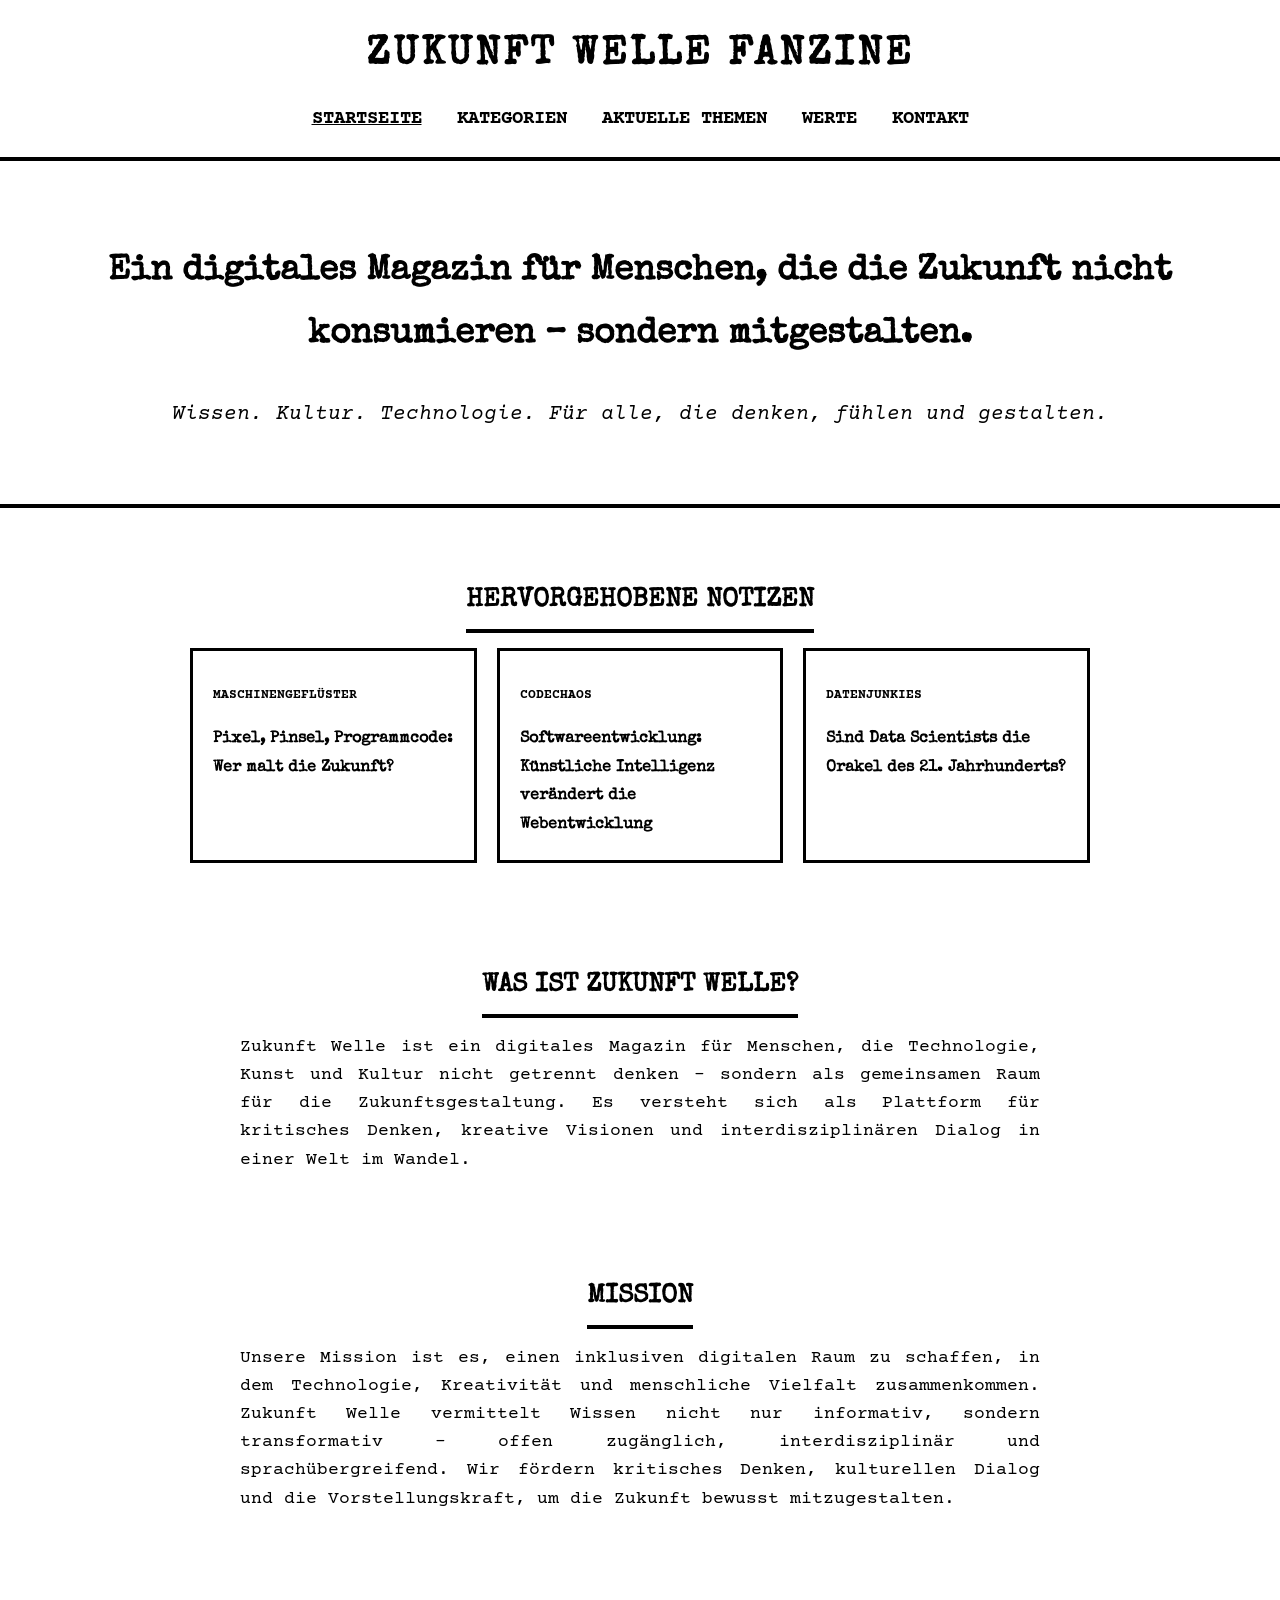
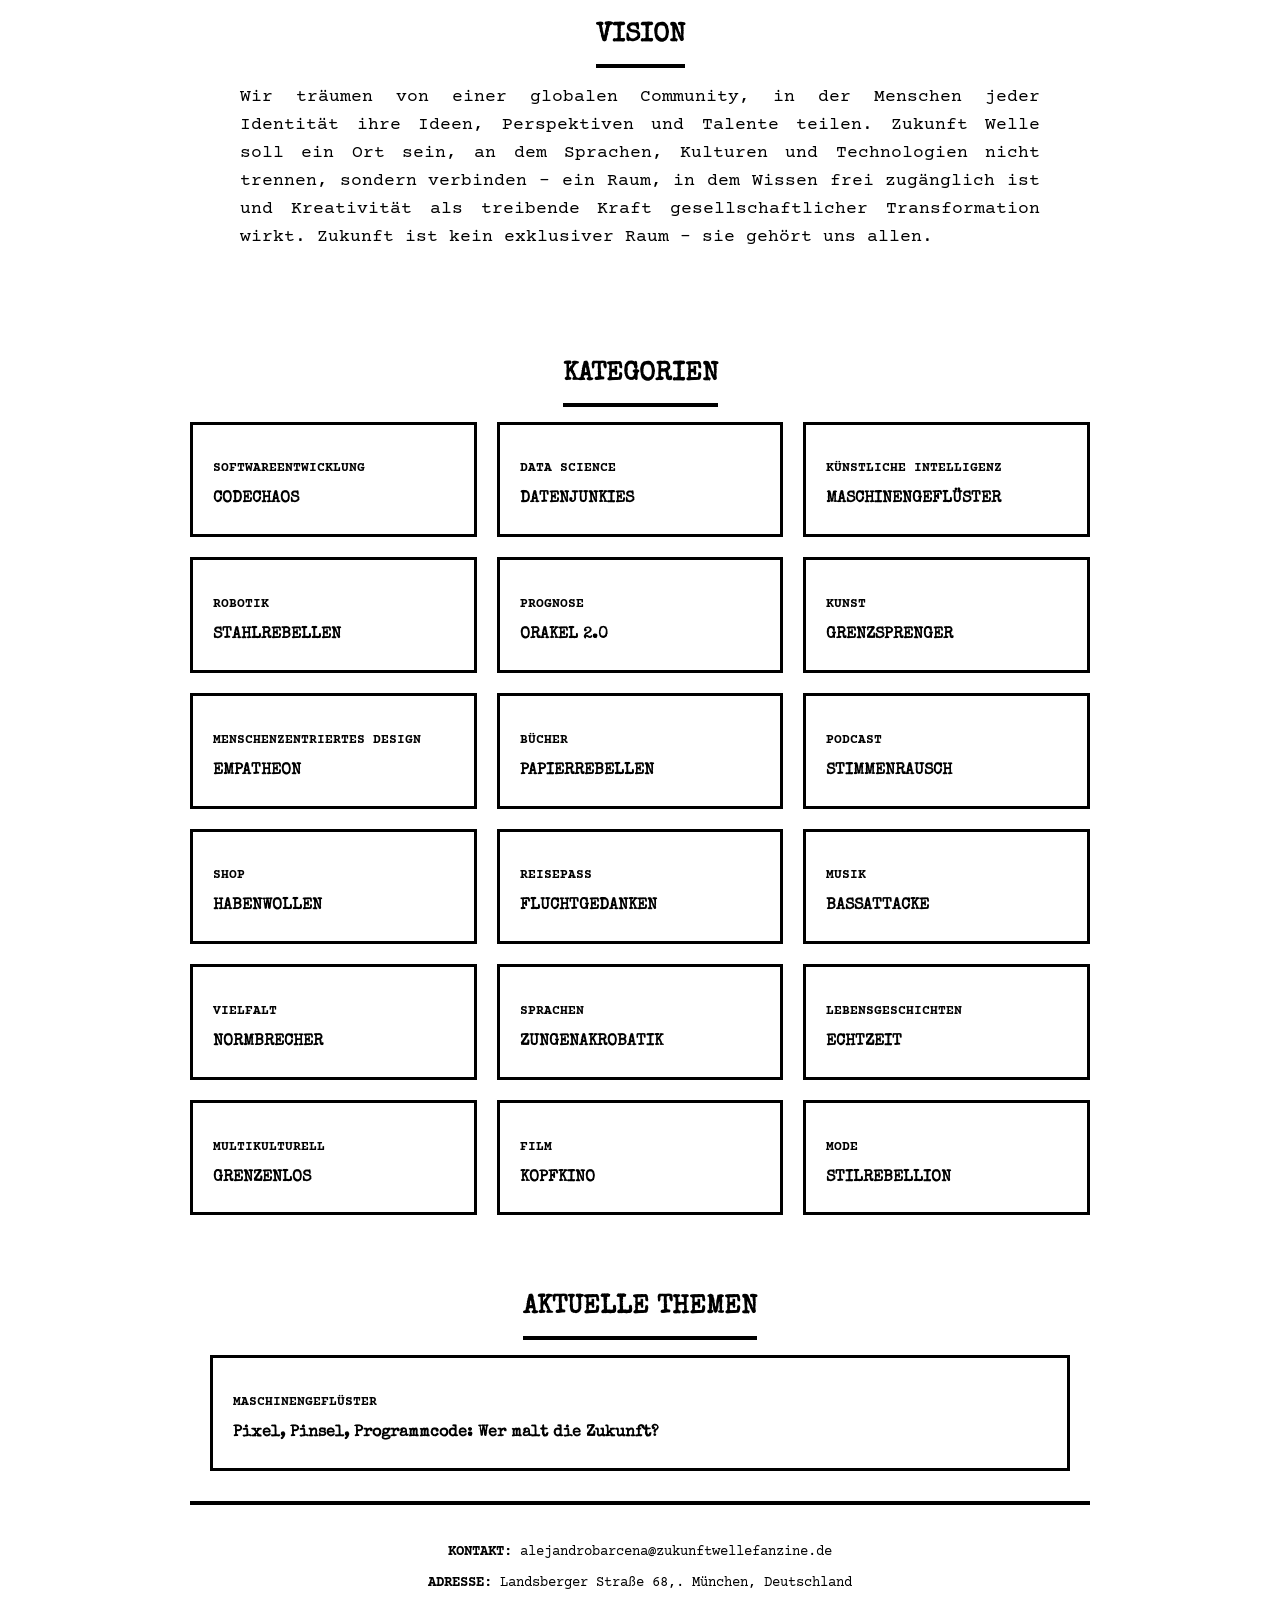
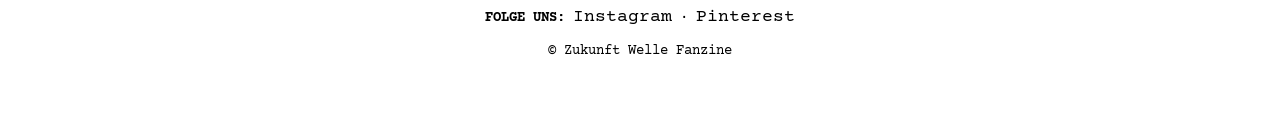
==== index.html @ 7796fad7 "add changes" ====
<!DOCTYPE html>
<html lang="de">
  <head>
    <meta charset="UTF-8" />
    <meta name="viewport" content="width=device-width, initial-scale=1.0" />
    <title>Zukunft Welle Fanzine – Digitales STEAM Magazin</title>

    <!-- Tipografías editoriales -->
    <link
      href="https://fonts.googleapis.com/css2?family=Special+Elite&family=Courier+Prime:wght@400;700&display=swap"
      rel="stylesheet"
    />
    <link rel="stylesheet" href="css/styles.css" />
  </head>
  <body>
    <!-- HEADER -->
    <header class="header">
      <div class="logo">ZUKUNFT WELLE FANZINE </div>
      <nav class="main-nav">
        <a href="index.html" class="active">Startseite</a>
        <a href="kategorien.html">Kategorien</a>
        <a href="aktuelle-themen.html">Aktuelle Themen</a>
        <a href="werte.html">Werte</a>
        <a href="kontakt.html">Kontakt</a>
      </nav>
    </header>

    <!-- HERO / Portada -->
    <section class="hero">
      <h1 class="hero-title typewriter-title">
        Ein digitales Magazin für Menschen, die die Zukunft nicht konsumieren –
        sondern mitgestalten.
      </h1>
      <p class="hero-subtitle typewriter-text">
        Wissen. Kultur. Technologie. Für alle, die denken, fühlen und gestalten.
      </p>
    </section>
    <!-- HERVORGEHOBENE NOTIZEN -->
    <section class="featured">
      <h2 class="section-title typewriter-title">HERVORGEHOBENE NOTIZEN</h2>
      <div class="featured-grid">
        <div class="card">
          <p class="card-category">MASCHINENGEFLÜSTER</p>
          <a href="articles/pixel-pinsel-programmcode.html" class="card-title">
            Pixel, Pinsel, Programmcode: Wer malt die Zukunft?
          </a>
        </div>

        <div class="card">
          <p class="card-category">CODECHAOS</p>
          <a
            href="articles/softwareentwicklung-kuenstliche-intelligenz.html"
            class="card-title"
          >
            Softwareentwicklung: Künstliche Intelligenz verändert die
            Webentwicklung
          </a>
        </div>

        <div class="card">
          <p class="card-category">DATENJUNKIES</p>
          <a
            href="articles/datenjunkies-sind-data-scientists-die-orakel-des-21-jahrhunderts.html"
            class="card-title"
          >
            Sind Data Scientists die Orakel des 21. Jahrhunderts?
          </a>
        </div>
      </div>
    </section>

    <!-- WAS IST ZUKUNFT WELLE -->
    <section class="about">
      <h2 class="section-title typewriter-title">WAS IST ZUKUNFT WELLE?</h2>
      <p class="typewriter-text">
        Zukunft Welle ist ein digitales Magazin für Menschen, die Technologie,
        Kunst und Kultur nicht getrennt denken – sondern als gemeinsamen Raum
        für die Zukunftsgestaltung. Es versteht sich als Plattform für
        kritisches Denken, kreative Visionen und interdisziplinären Dialog in
        einer Welt im Wandel.
      </p>
    </section>
    <!-- MISSION -->
    <section class="mission">
      <h2 class="section-title typewriter-title">MISSION</h2>
      <p class="typewriter-text">
        Unsere Mission ist es, einen inklusiven digitalen Raum zu schaffen, in
        dem Technologie, Kreativität und menschliche Vielfalt zusammenkommen.
        Zukunft Welle vermittelt Wissen nicht nur informativ, sondern
        transformativ – offen zugänglich, interdisziplinär und
        sprachübergreifend. Wir fördern kritisches Denken, kulturellen Dialog
        und die Vorstellungskraft, um die Zukunft bewusst mitzugestalten.
      </p>
    </section>

    <!-- VISION -->
    <section class="vision">
      <h2 class="section-title typewriter-title">VISION</h2>
      <p class="typewriter-text">
        Wir träumen von einer globalen Community, in der Menschen jeder
        Identität ihre Ideen, Perspektiven und Talente teilen. Zukunft Welle
        soll ein Ort sein, an dem Sprachen, Kulturen und Technologien nicht
        trennen, sondern verbinden – ein Raum, in dem Wissen frei zugänglich ist
        und Kreativität als treibende Kraft gesellschaftlicher Transformation
        wirkt. Zukunft ist kein exklusiver Raum – sie gehört uns allen.
      </p>
    </section>

    <!-- KATEGORIEN -->
    <section class="categories-preview">
      <h2 class="section-title typewriter-title">KATEGORIEN</h2>
      <div class="featured-grid">
        <div class="card">
          <p class="card-category">Softwareentwicklung</p>
          <span class="card-title">CODECHAOS</span>
        </div>

        <div class="card">
          <p class="card-category">Data Science</p>
          <span class="card-title">DATENJUNKIES</span>
        </div>

        <div class="card">
          <p class="card-category">Künstliche Intelligenz</p>
          <span class="card-title">MASCHINENGEFLÜSTER</span>
        </div>

        <div class="card">
          <p class="card-category">Robotik</p>
          <span class="card-title">STAHLREBELLEN</span>
        </div>

        <div class="card">
          <p class="card-category">Prognose</p>
          <span class="card-title">ORAKEL 2.0</span>
        </div>

        <div class="card">
          <p class="card-category">Kunst</p>
          <span class="card-title">GRENZSPRENGER</span>
        </div>

        <div class="card">
          <p class="card-category">Menschenzentriertes Design</p>
          <span class="card-title">EMPATHEON</span>
        </div>

        <div class="card">
          <p class="card-category">Bücher</p>
          <span class="card-title">PAPIERREBELLEN</span>
        </div>

        <div class="card">
          <p class="card-category">Podcast</p>
          <span class="card-title">STIMMENRAUSCH</span>
        </div>

        <div class="card">
          <p class="card-category">Shop</p>
          <span class="card-title">HABENWOLLEN</span>
        </div>

        <div class="card">
          <p class="card-category">Reisepass</p>
          <span class="card-title">FLUCHTGEDANKEN</span>
        </div>

        <div class="card">
          <p class="card-category">Musik</p>
          <span class="card-title">BASSATTACKE</span>
        </div>

        <div class="card">
          <p class="card-category">Vielfalt</p>
          <span class="card-title">NORMBRECHER</span>
        </div>

        <div class="card">
          <p class="card-category">Sprachen</p>
          <span class="card-title">ZUNGENAKROBATIK</span>
        </div>

        <div class="card">
          <p class="card-category">Lebensgeschichten</p>
          <span class="card-title">ECHTZEIT</span>
        </div>

        <div class="card">
          <p class="card-category">Multikulturell</p>
          <span class="card-title">GRENZENLOS</span>
        </div>

        <div class="card">
          <p class="card-category">Film</p>
          <span class="card-title">KOPFKINO</span>
        </div>

        <div class="card">
          <p class="card-category">Mode</p>
          <span class="card-title">STILREBELLION</span>
        </div>
      </div>
    <!-- AKTUELLE THEMEN -->
    <section class="latest">
      <h2 class="section-title typewriter-title">AKTUELLE THEMEN</h2>
      <div class="featured-grid">
        <div class="card">
          <p class="card-category typewriter-text">MASCHINENGEFLÜSTER</p>
          <a href="articles/pixel-pinsel-programmcode.html" class="card-title">
            Pixel, Pinsel, Programmcode: Wer malt die Zukunft?
          </a>
        </div>
      </div>
    </section>
    <!-- FOOTER -->
    <footer class="footer">
      <p><strong>KONTAKT:</strong> alejandrobarcena@zukunftwellefanzine.de</p>
      <p>
        <strong>ADRESSE:</strong> Landsberger Straße 68,. München, Deutschland
      </p>
      <p>
        <strong>FOLGE UNS:</strong>
        <a href="https://www.instagram.com/zukunftwellefanzine/" target="_blank" rel="noopener noreferrer">Instagram</a> ·
        <a href="https://mx.pinterest.com/zukunftwellefanzine/" target="_blank" rel="noopener noreferrer">Pinterest</a>
      </p>      
      <p class="typewriter-text">© Zukunft Welle Fanzine</p>
    </footer>
  </body>
</html>
---- css/styles.css ----
/* =========================== 
   ZUKUNFT WELLE – STYLE BASE
   =========================== */

/* ---- TIPOGRAFÍA GLOBAL ---- */
body {
  margin: 0;
  padding: 0;
  background: #fff;
  color: #000;
  font-family: "Courier Prime", monospace;
  line-height: 1.8; /* Mayor altura de línea para mejor legibilidad */
  font-size: 1.1rem; /* Aumentado el tamaño de fuente global */
}

/* ---- LINKS ---- */
a {
  color: black;
  text-decoration: none;
  font-size: 1.1rem; /* Aumento del tamaño de los enlaces */
}
a:hover {
  text-decoration: underline;
}

/* ---- HEADER ---- */
.header {
  border-bottom: 4px solid black;
  padding: 20px;
  text-align: center;
}

.logo {
  font-family: "Special Elite", cursive;
  font-size: 2.5rem; /* Aumento del tamaño del logo */
  font-weight: bold;
  letter-spacing: 3px; /* Mayor separación de letras */
}

/* ---- NAV ---- */
.main-nav {
  margin-top: 10px;
}
.main-nav a {
  margin: 0 12px;
  text-decoration: none;
  color: #000;
  font-weight: bold;
  text-transform: uppercase;
  font-size: 1.2rem; /* Aumento del tamaño de los enlaces en el navbar */
}
.main-nav a:hover,
.main-nav a.active {
  text-decoration: underline;
}

/* ---- HERO ---- */
.hero {
  text-align: center;
  padding: 50px 20px;
  border-bottom: 4px solid black;
}

.hero-title {
  font-size: 2.2rem; /* Aumento de tamaño para mayor impacto */
  font-weight: bold;
  font-family: "Special Elite", cursive;
}

.hero-subtitle {
  font-size: 1.3rem; /* Aumento de tamaño para mayor visibilidad */
  font-style: italic;
  margin-top: 5px;
  font-family: "Courier Prime", monospace;
}

/* ---- TITULOS DE SECCIÓN ---- */
.section-title {
  font-size: 1.6rem; /* Aumento de tamaño para los títulos */
  margin: 40px 0 15px 0;
  border-bottom: 4px solid black;
  padding-bottom: 5px;
  font-family: "Special Elite", cursive;
  text-align: center;
  width: fit-content;
  margin-left: auto;
  margin-right: auto;
}

/* ---- CONTENEDORES DE SECCIÓN ---- */
.featured,
.about,
.mission,
.categories-preview,
.latest,
.vision {
  padding: 30px 20px;
  max-width: 900px;
  margin: 0 auto;
}

/* ---- GRID DE NOTAS DESTACADAS Y CATEGORIAS ---- */
.featured-grid {
  display: grid;
  grid-template-columns: repeat(auto-fit, minmax(260px, 1fr));
  gap: 20px;
}

.card {
  border: 3px solid black;
  padding: 20px;
  background: #fff;
  transition: transform 0.2s ease;
}

.card:hover {
  transform: translateY(-3px);
}

.card-category {
  font-size: 0.8rem;
  text-transform: uppercase;
  margin-bottom: 5px;
  font-family: "Courier Prime", monospace;
  font-weight: bold;
}

.card-title {
  display: block;
  font-size: 1rem;
  font-weight: bold;
  font-family: "Special Elite", cursive;
}

/* ---- TEXTOS EDITORIALES (ABOUT / MISSION / VISION) ---- */
.about p,
.mission p,
.vision p {
  max-width: 800px;
  margin: 0 auto;
  line-height: 1.6;
  text-align: justify;
}

/* ---- ARTIKEL STYLES (Individuale Artikel / Artikel-Seiten) ---- */
.article-content,
.featured article {
  max-width: 800px;
  margin: 0 auto;
  line-height: 1.7;
}

.article-image {
  display: block;
  max-width: 100%;
  margin: 20px auto;
  border: 2px solid black;
}

.article-section-title {
  font-family: "Special Elite", cursive;
  font-size: 1.2rem;
  margin-top: 40px;
  margin-bottom: 10px;
  text-transform: uppercase;
  letter-spacing: 1px;
}

.article-content p,
.featured p {
  font-family: "Courier Prime", monospace;
  text-align: justify;
  margin-bottom: 18px;
}

/* ---- FOOTER ---- */
.footer {
  text-align: center;
  border-top: 4px solid black; /* Mismo grosor de línea */
  padding: 30px 20px;
  font-size: 0.9rem;
}

.footer p {
  margin: 5px 0;
}

.typewriter-title {
  font-family: "Special Elite", cursive;
}

.typewriter-text {
  font-family: "Courier Prime", monospace;
}

/* ---- DIVIDER PERSONALIZADO (si se quiere usar línea entre secciones) ---- */
.divider {
  border: none;
  border-top: 4px solid black; /* Mismo grosor de línea */
  width: 80%;
  margin: 2rem auto;
}
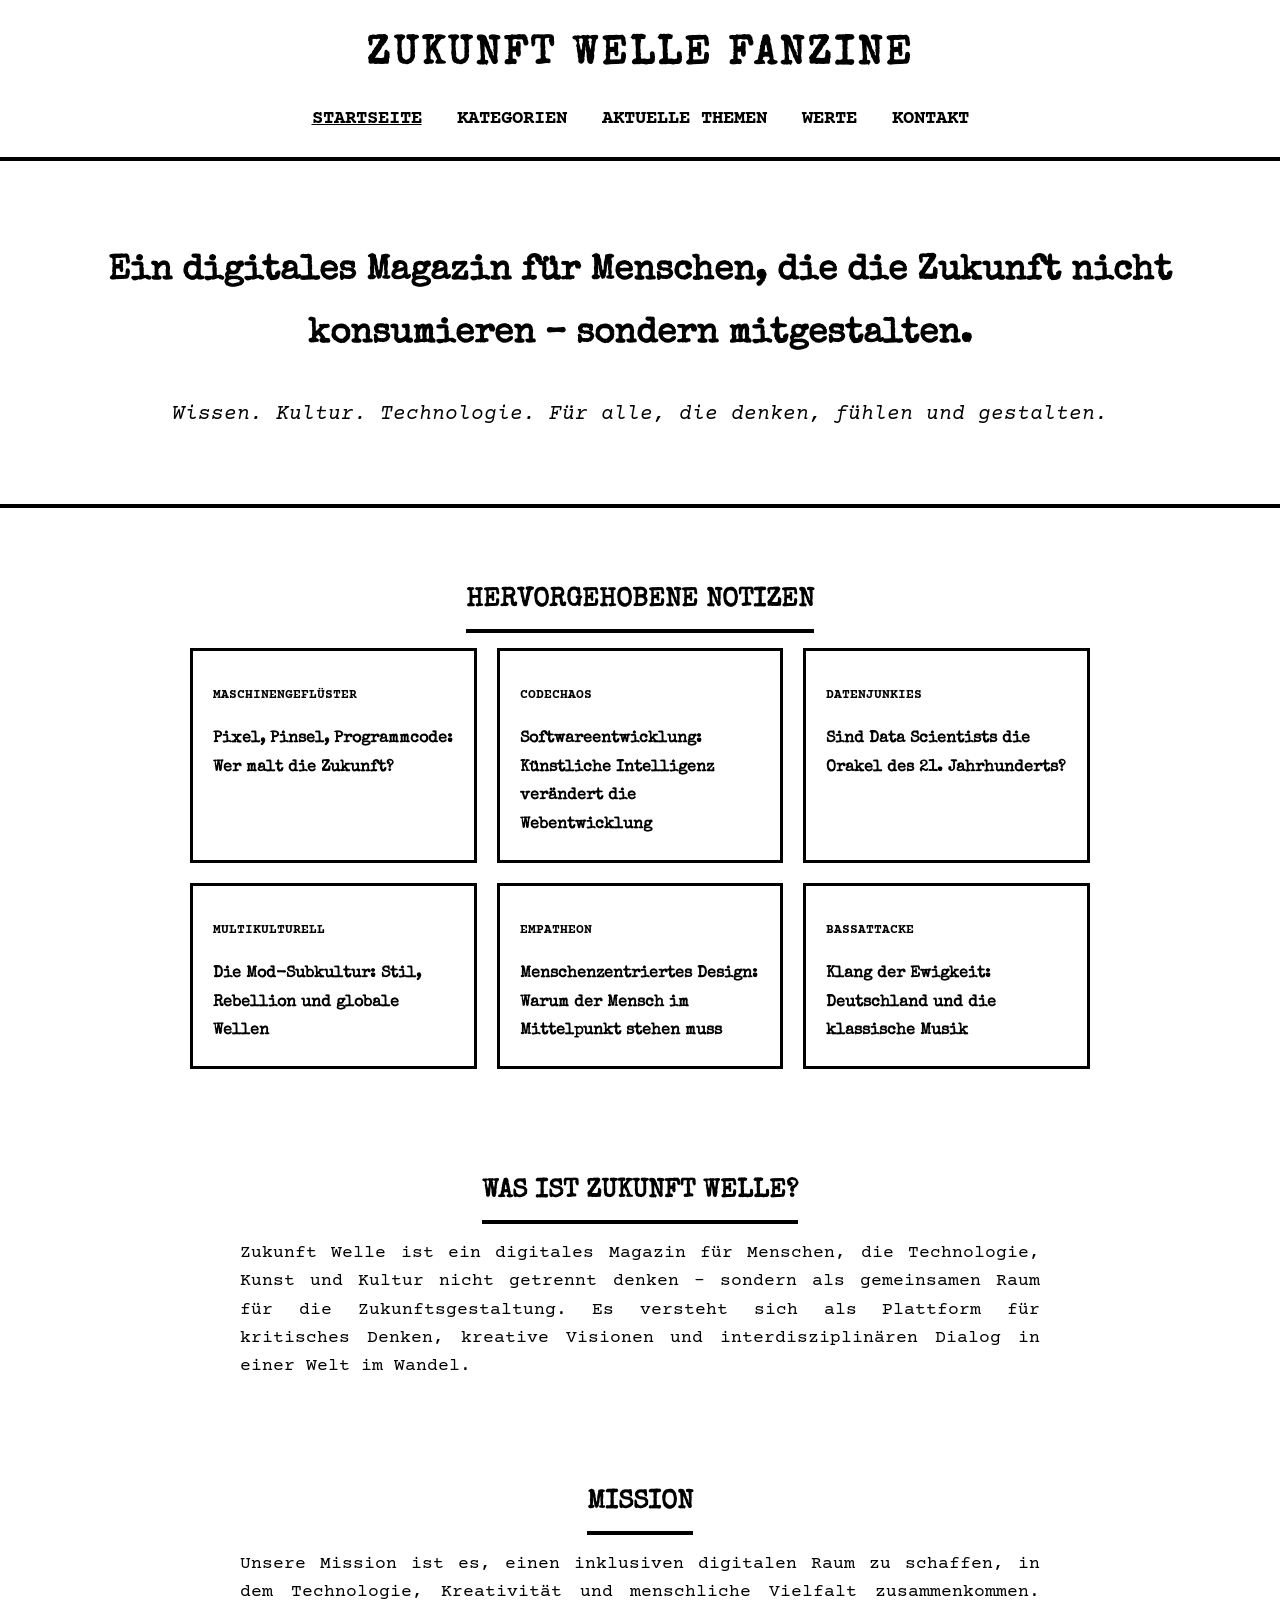
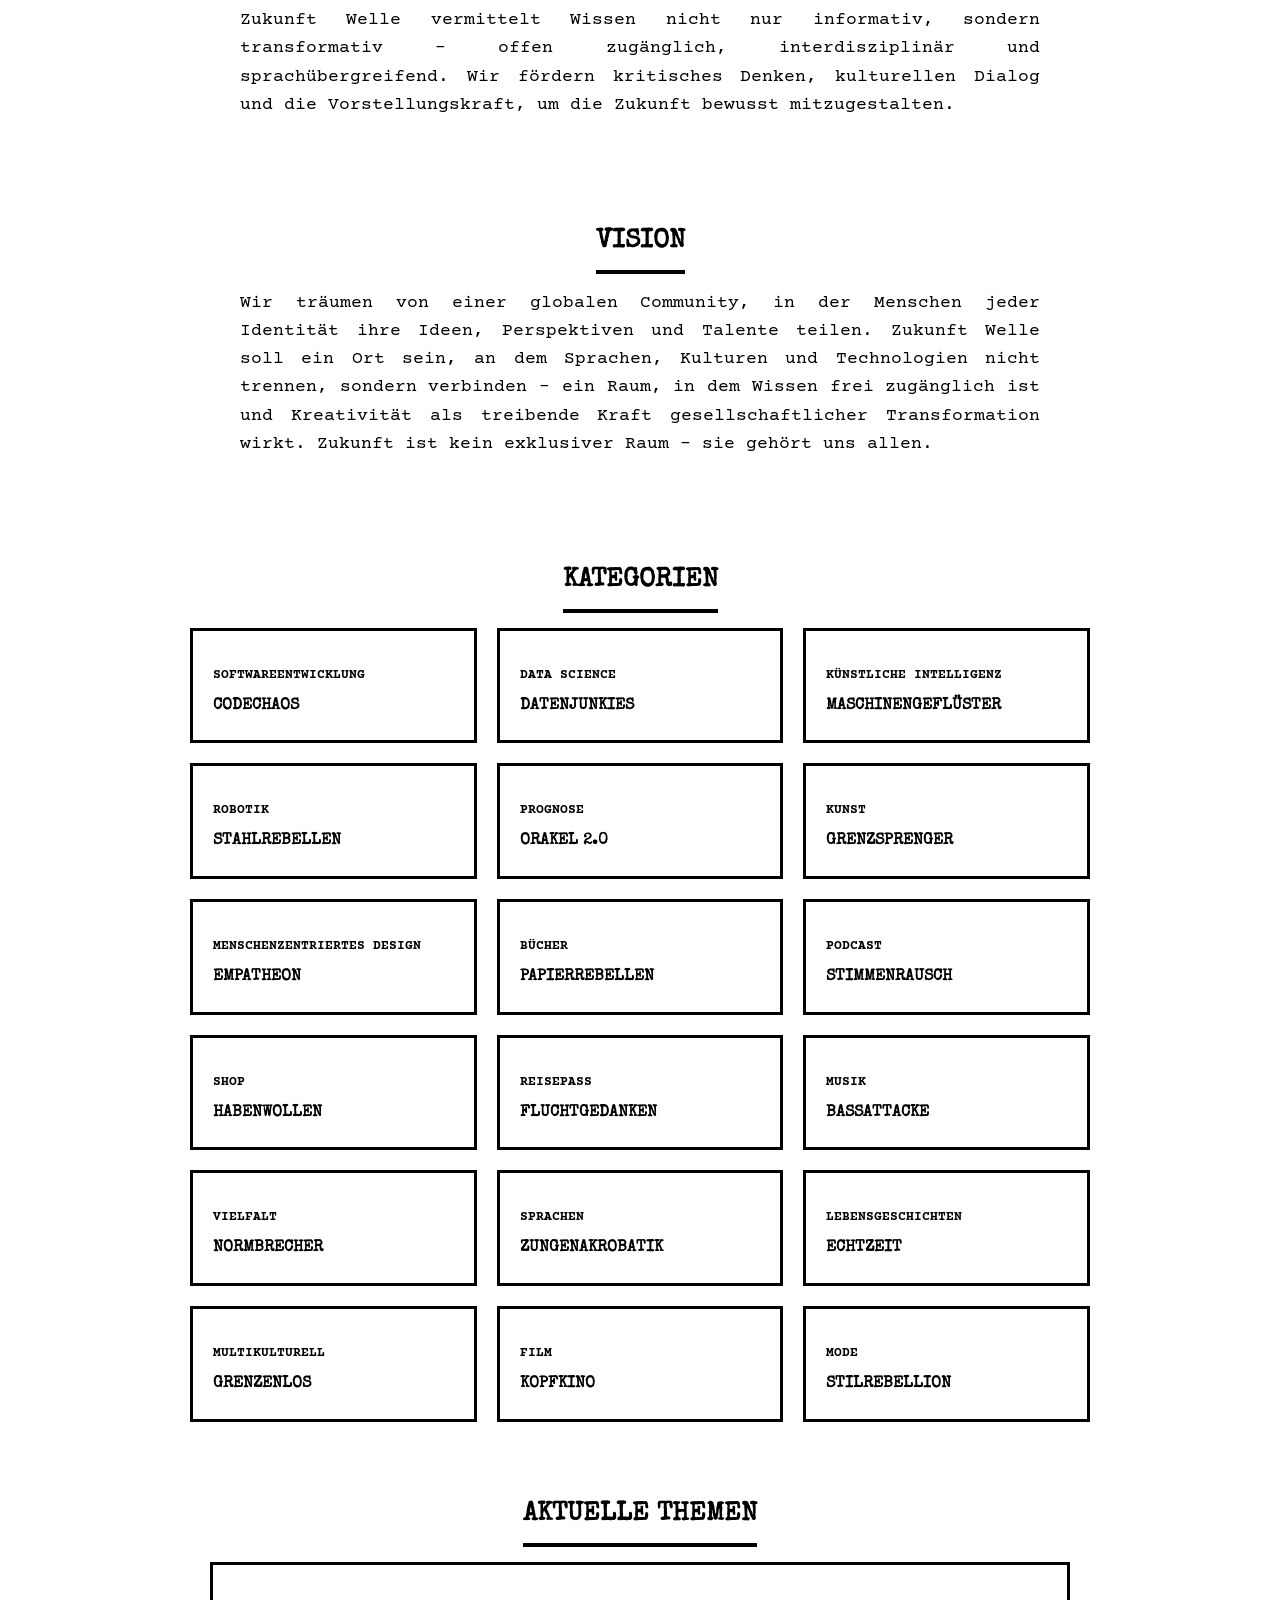
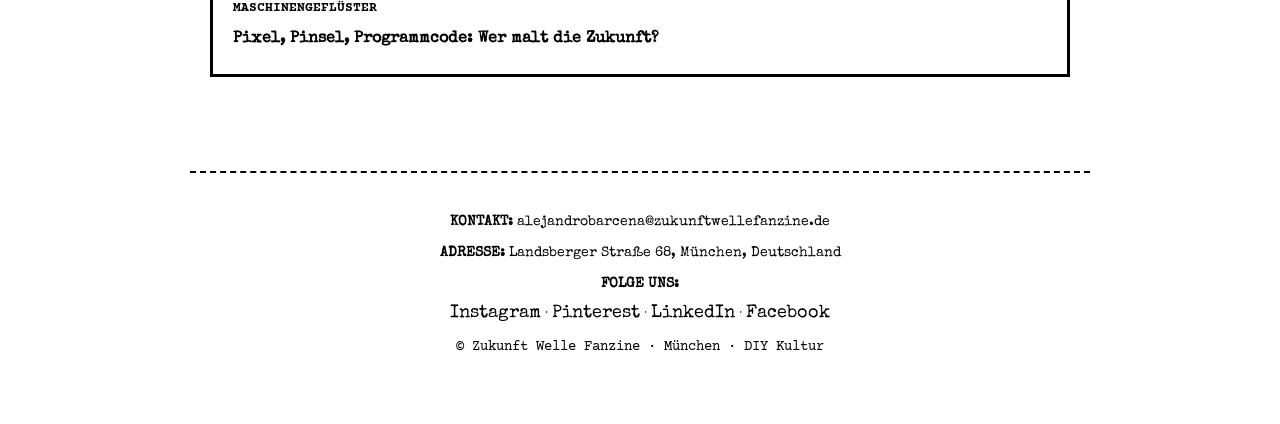
==== commit 92bc2277: "add changes" ====
--- a/index.html
+++ b/index.html
@@ -36,39 +36,52 @@
       </p>
     </section>
     <!-- HERVORGEHOBENE NOTIZEN -->
-    <section class="featured">
-      <h2 class="section-title typewriter-title">HERVORGEHOBENE NOTIZEN</h2>
-      <div class="featured-grid">
-        <div class="card">
-          <p class="card-category">MASCHINENGEFLÜSTER</p>
-          <a href="articles/pixel-pinsel-programmcode.html" class="card-title">
-            Pixel, Pinsel, Programmcode: Wer malt die Zukunft?
-          </a>
-        </div>
-
-        <div class="card">
-          <p class="card-category">CODECHAOS</p>
-          <a
-            href="articles/softwareentwicklung-kuenstliche-intelligenz.html"
-            class="card-title"
-          >
-            Softwareentwicklung: Künstliche Intelligenz verändert die
-            Webentwicklung
-          </a>
-        </div>
-
-        <div class="card">
-          <p class="card-category">DATENJUNKIES</p>
-          <a
-            href="articles/datenjunkies-sind-data-scientists-die-orakel-des-21-jahrhunderts.html"
-            class="card-title"
-          >
-            Sind Data Scientists die Orakel des 21. Jahrhunderts?
-          </a>
-        </div>
-      </div>
-    </section>
-
+<section class="featured">
+  <h2 class="section-title typewriter-title">HERVORGEHOBENE NOTIZEN</h2>
+  <div class="featured-grid">
+    <div class="card">
+      <p class="card-category">MASCHINENGEFLÜSTER</p>
+      <a href="articles/pixel-pinsel-programmcode.html" class="card-title">
+        Pixel, Pinsel, Programmcode: Wer malt die Zukunft?
+      </a>
+    </div>
+
+    <div class="card">
+      <p class="card-category">CODECHAOS</p>
+      <a href="articles/softwareentwicklung-kuenstliche-intelligenz.html" class="card-title">
+        Softwareentwicklung: Künstliche Intelligenz verändert die Webentwicklung
+      </a>
+    </div>
+
+    <div class="card">
+      <p class="card-category">DATENJUNKIES</p>
+      <a href="articles/datenjunkies-sind-data-scientists-die-orakel-des-21-jahrhunderts.html" class="card-title">
+        Sind Data Scientists die Orakel des 21. Jahrhunderts?
+      </a>
+    </div>
+
+    <div class="card">
+      <p class="card-category">MULTIKULTURELL</p>
+      <a href="articles/die-mod-subkultur.html" class="card-title">
+        Die Mod-Subkultur: Stil, Rebellion und globale Wellen
+      </a>
+    </div>
+
+    <div class="card">
+      <p class="card-category">EMPATHEON</p>
+      <a href="articles/menschenzentriertes-design.html" class="card-title">
+        Menschenzentriertes Design: Warum der Mensch im Mittelpunkt stehen muss
+      </a>
+    </div>
+
+    <div class="card">
+      <p class="card-category">BASSATTACKE</p>
+      <a href="articles/klang-der-ewigkeit.html" class="card-title">
+        Klang der Ewigkeit: Deutschland und die klassische Musik
+      </a>
+    </div>
+  </div>
+</section>
     <!-- WAS IST ZUKUNFT WELLE -->
     <section class="about">
       <h2 class="section-title typewriter-title">WAS IST ZUKUNFT WELLE?</h2>
@@ -212,18 +225,45 @@
         </div>
       </div>
     </section>
+   
     <!-- FOOTER -->
-    <footer class="footer">
+    <footer
+      class="footer"
+      style="
+        border-top: 2px dashed black;
+        margin-top: 4rem;
+        padding-top: 2rem;
+        text-align: center;
+        font-family: 'Special Elite', cursive;
+      "
+    >
       <p><strong>KONTAKT:</strong> alejandrobarcena@zukunftwellefanzine.de</p>
       <p>
-        <strong>ADRESSE:</strong> Landsberger Straße 68,. München, Deutschland
-      </p>
+        <strong>ADRESSE:</strong> Landsberger Straße 68, München, Deutschland
+      </p>
+
       <p>
-        <strong>FOLGE UNS:</strong>
-        <a href="https://www.instagram.com/zukunftwellefanzine/" target="_blank" rel="noopener noreferrer">Instagram</a> ·
-        <a href="https://mx.pinterest.com/zukunftwellefanzine/" target="_blank" rel="noopener noreferrer">Pinterest</a>
-      </p>      
-      <p class="typewriter-text">© Zukunft Welle Fanzine</p>
+        <strong>FOLGE UNS:</strong><br />
+        <a href="https://www.instagram.com/zukunftwellefanzine/" target="_blank"
+          >Instagram</a
+        >
+        ·
+        <a href="https://mx.pinterest.com/zukunftwellefanzine/" target="_blank"
+          >Pinterest</a
+        >
+        ·
+        <a href="https://www.linkedin.com/in/indigobarcena/" target="_blank"
+          >LinkedIn</a
+        >
+        ·
+        <a href="https://www.facebook.com/zukunftwellefanzine" target="_blank"
+          >Facebook</a
+        >
+      </p>
+
+      <p class="typewriter-text" style="font-size: 0.85rem">
+        © Zukunft Welle Fanzine · München · DIY Kultur
+      </p>
     </footer>
   </body>
 </html>
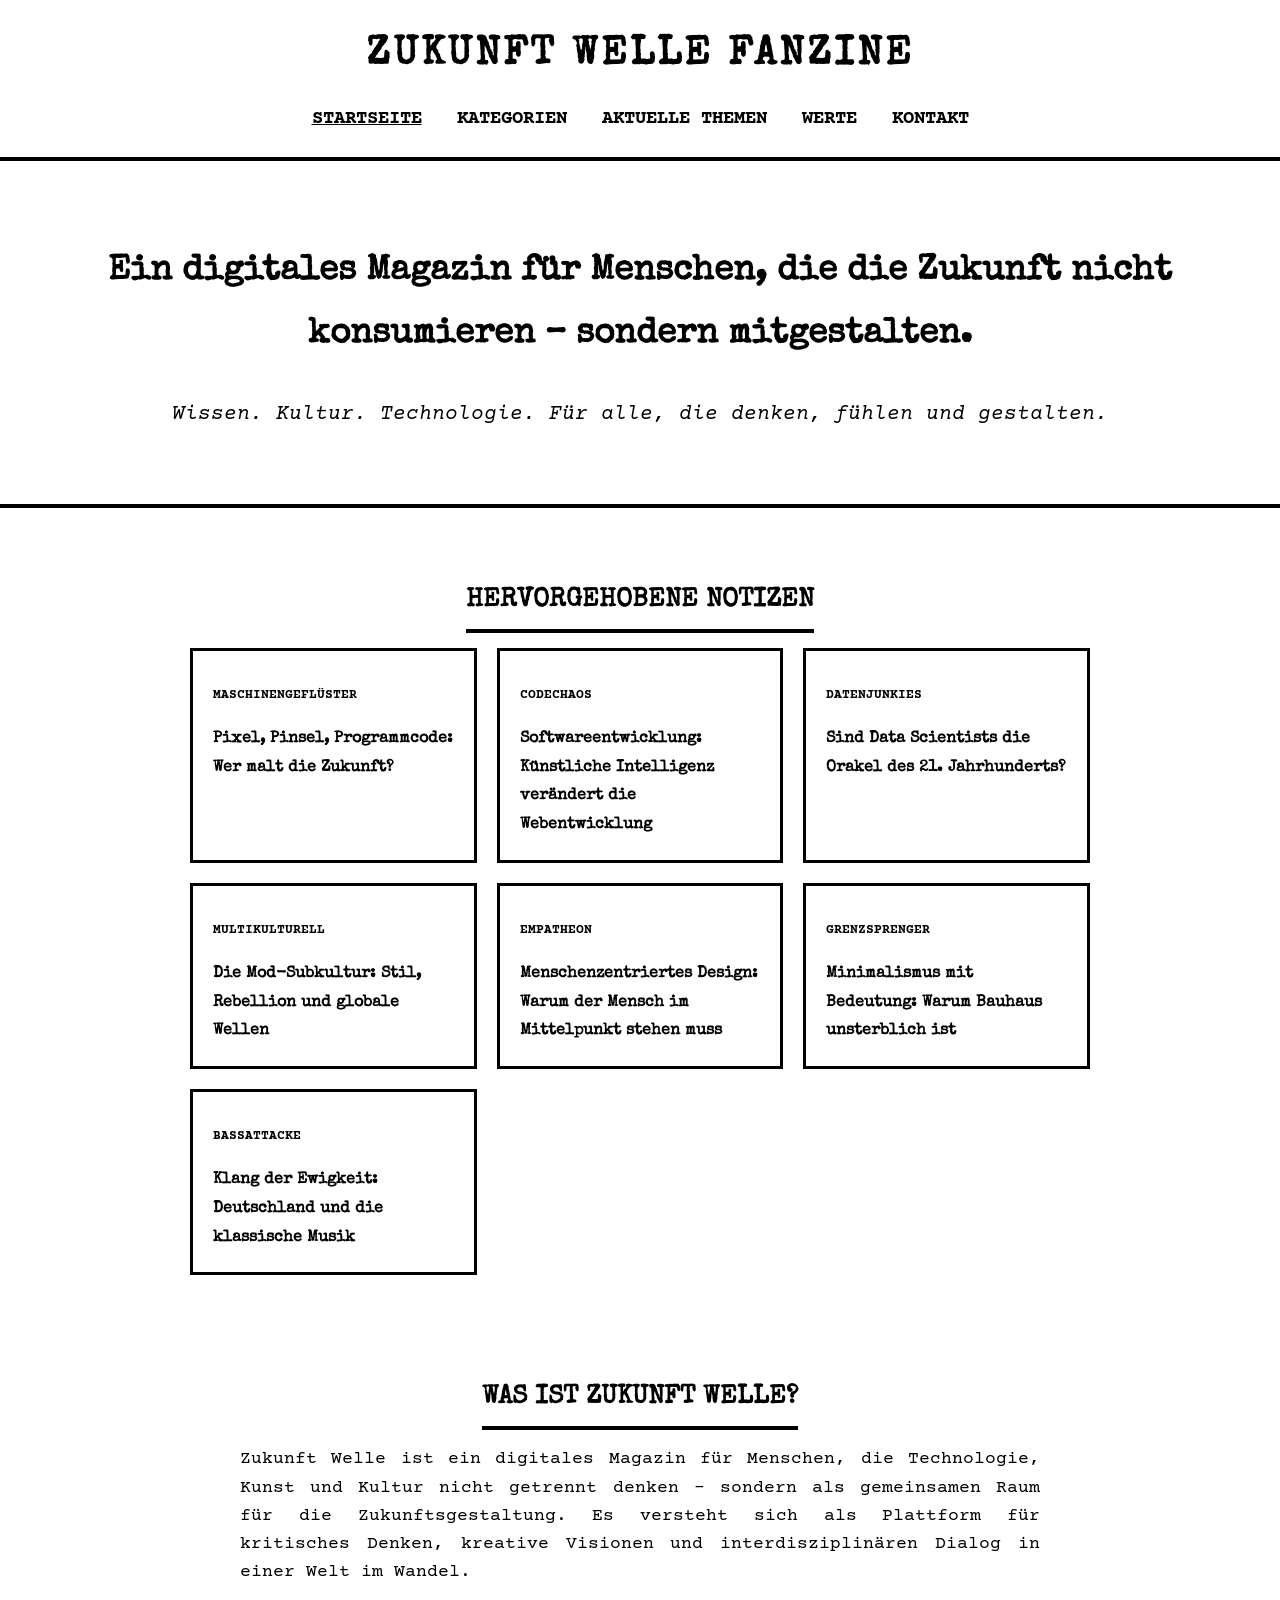
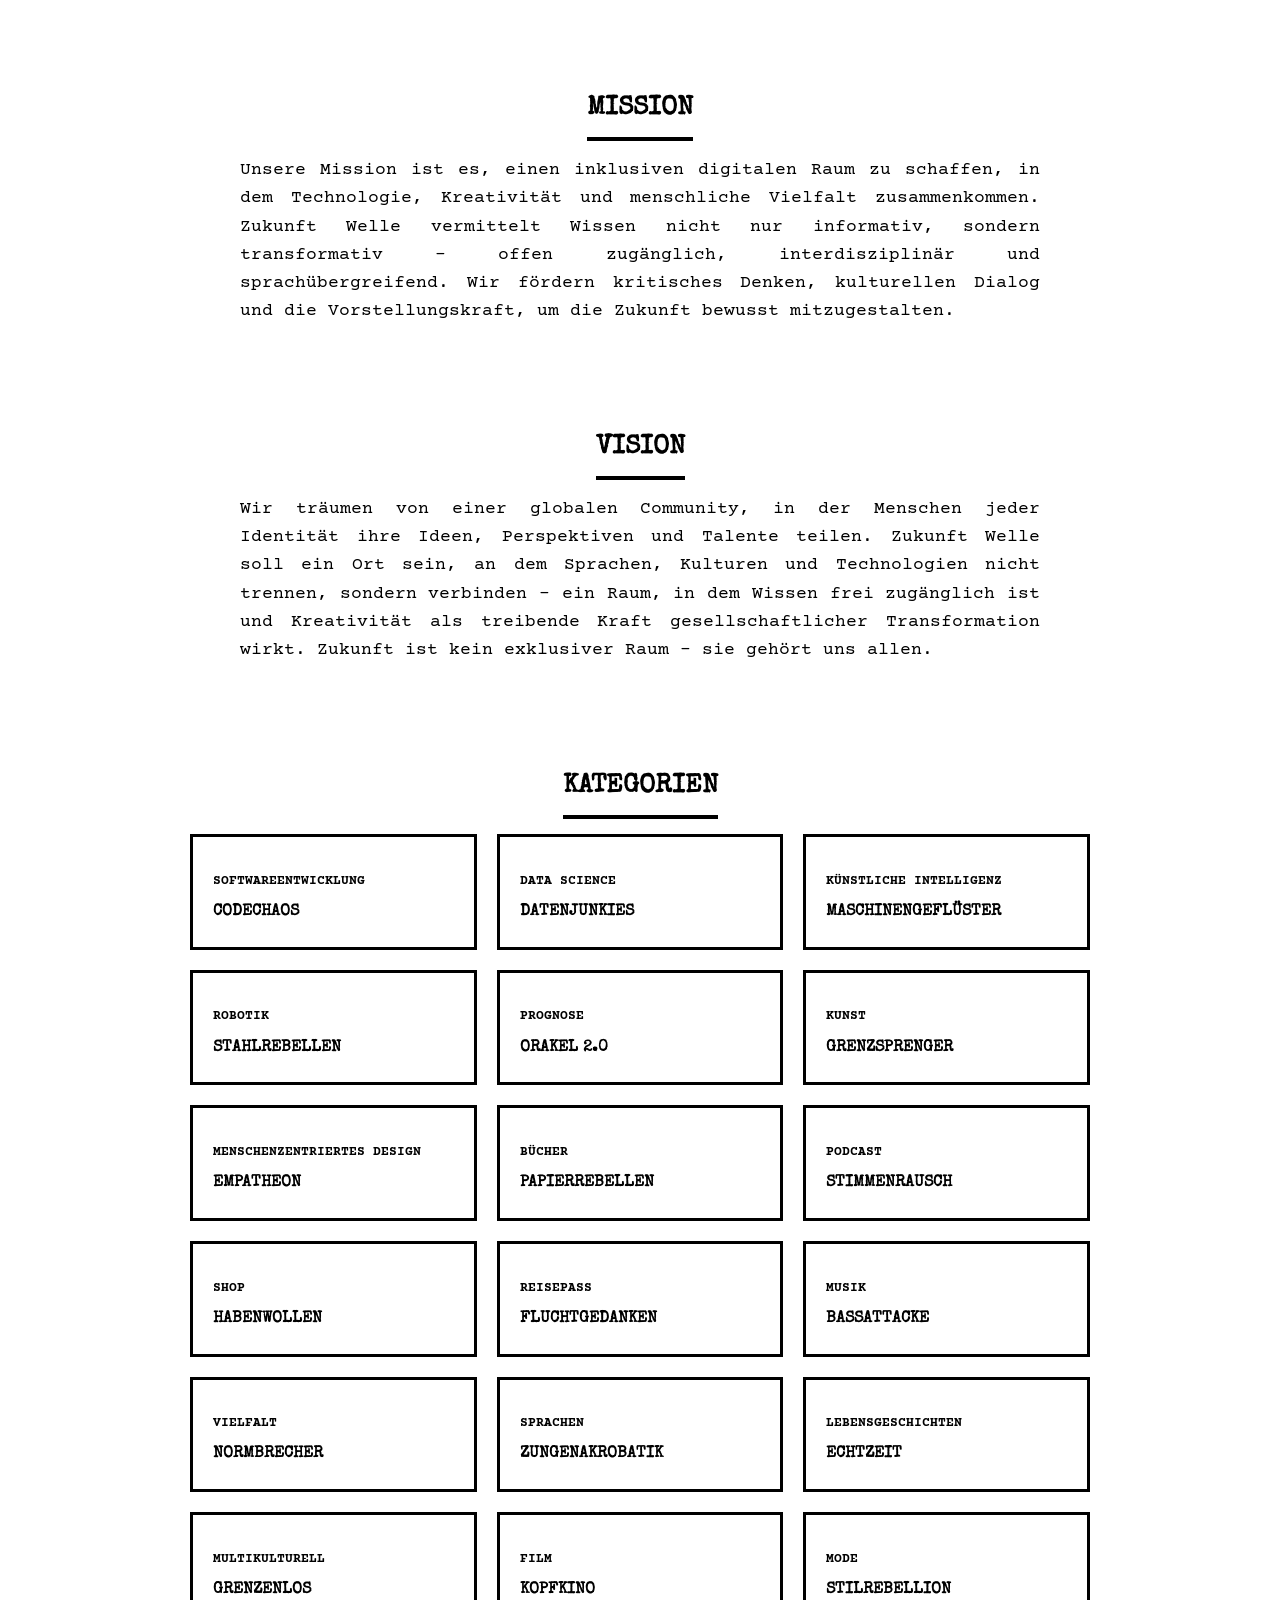
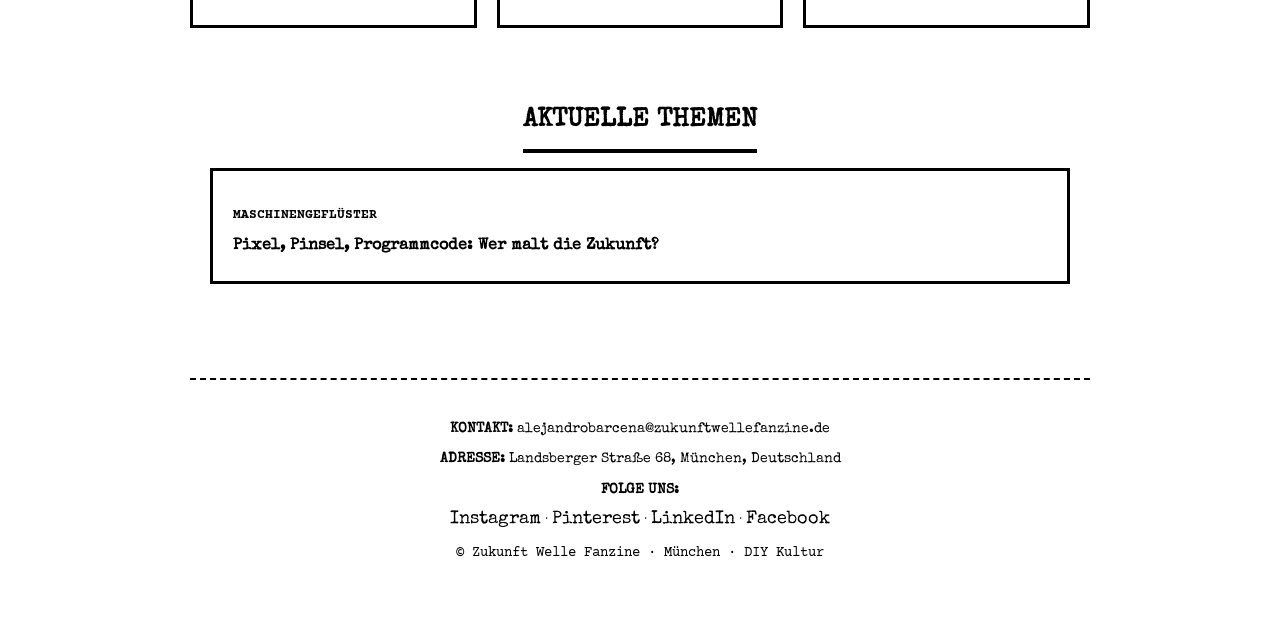
==== commit 04948079: "add changes" ====
--- a/index.html
+++ b/index.html
@@ -75,6 +75,13 @@
     </div>
 
     <div class="card">
+      <p class="card-category">GRENZSPRENGER</p>
+      <a href="articles/minimalismus-mit-bedeutung.html" class="card-title">
+        Minimalismus mit Bedeutung: Warum Bauhaus unsterblich ist
+      </a>
+    </div>
+
+    <div class="card">
       <p class="card-category">BASSATTACKE</p>
       <a href="articles/klang-der-ewigkeit.html" class="card-title">
         Klang der Ewigkeit: Deutschland und die klassische Musik
@@ -82,6 +89,7 @@
     </div>
   </div>
 </section>
+
     <!-- WAS IST ZUKUNFT WELLE -->
     <section class="about">
       <h2 class="section-title typewriter-title">WAS IST ZUKUNFT WELLE?</h2>
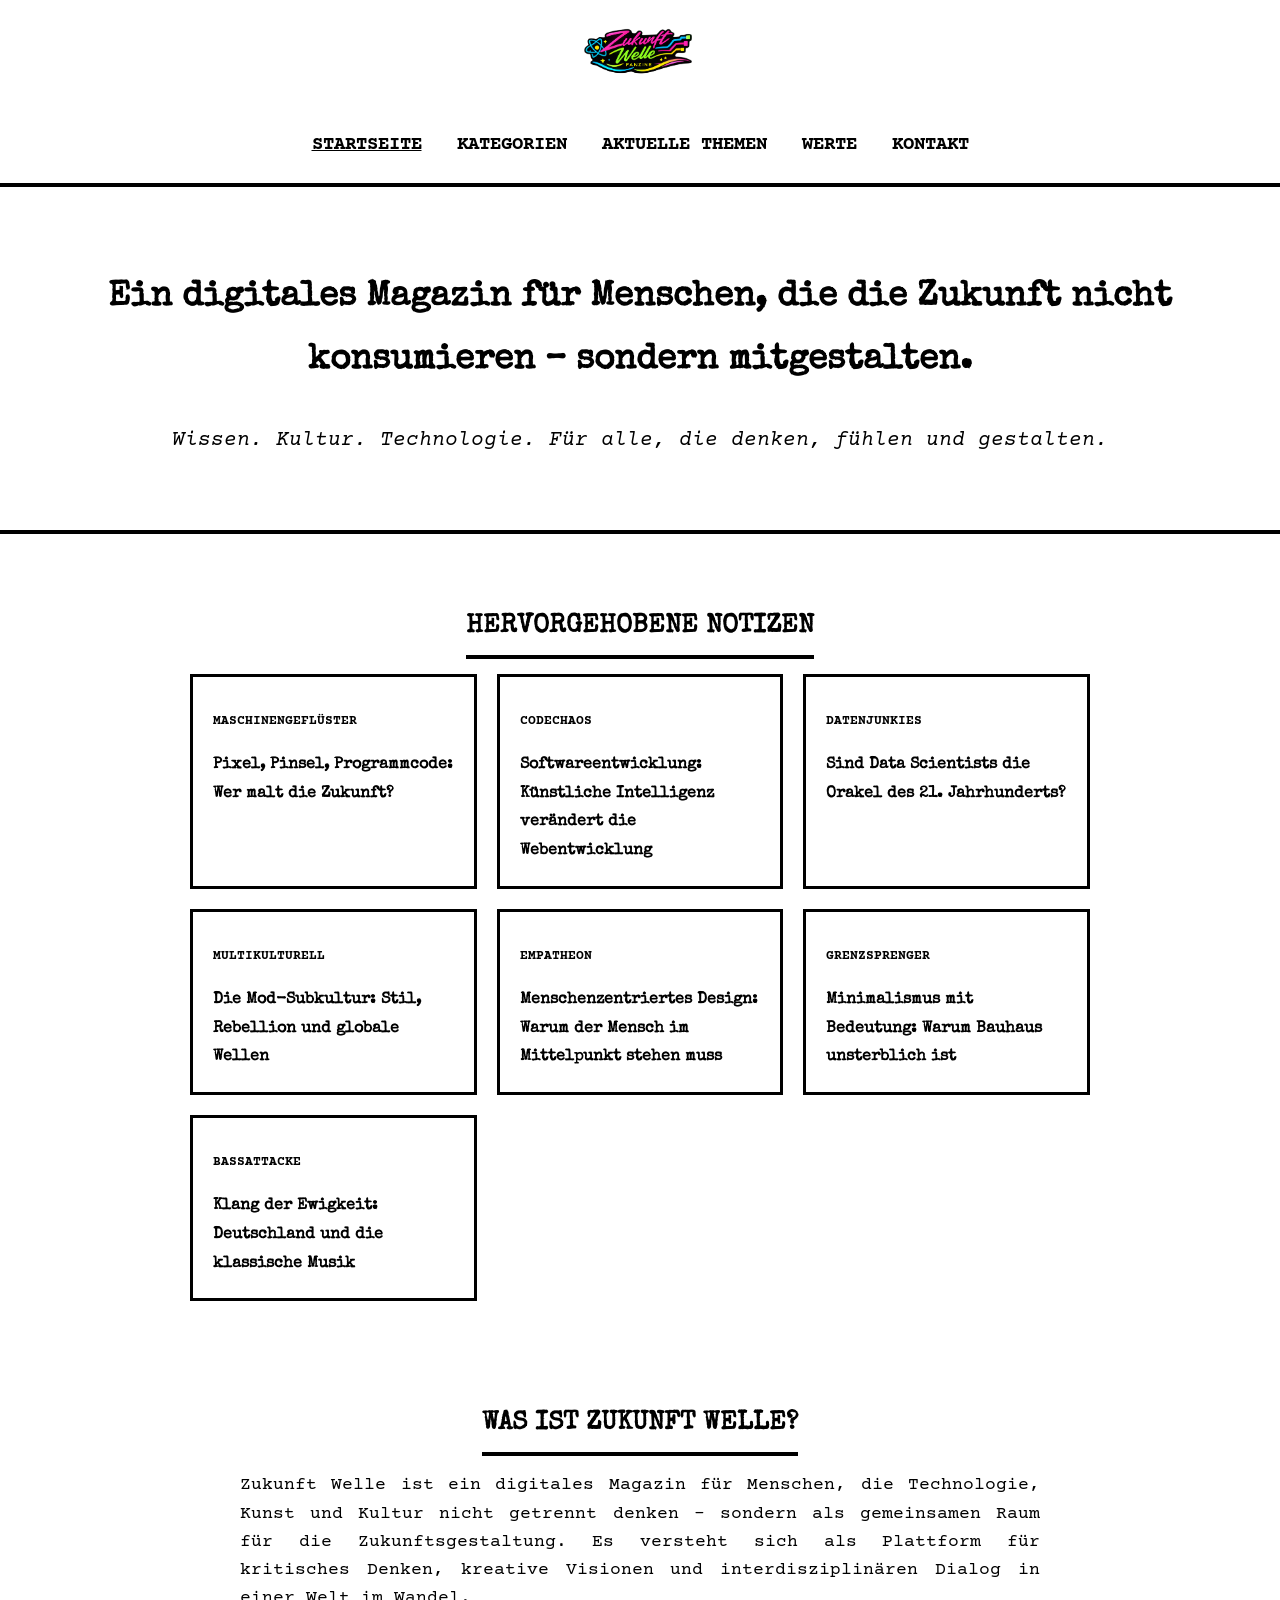
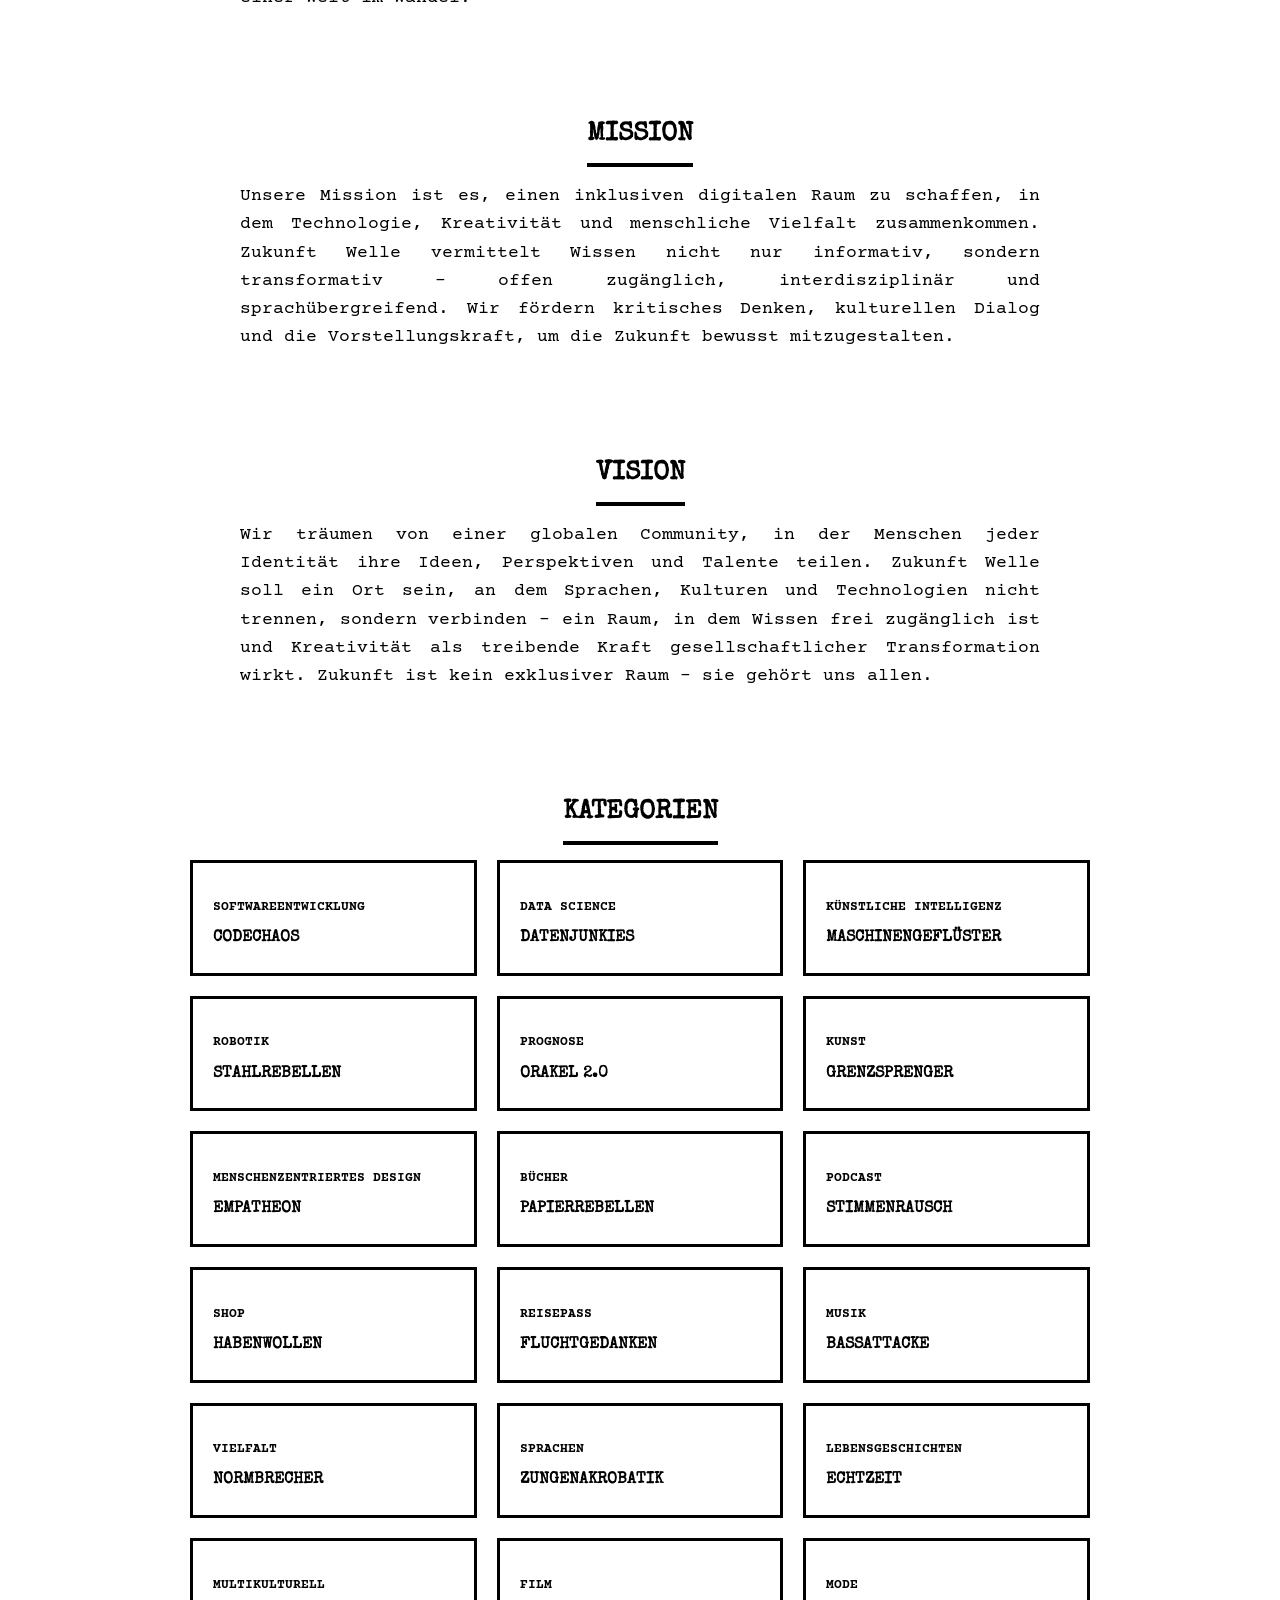
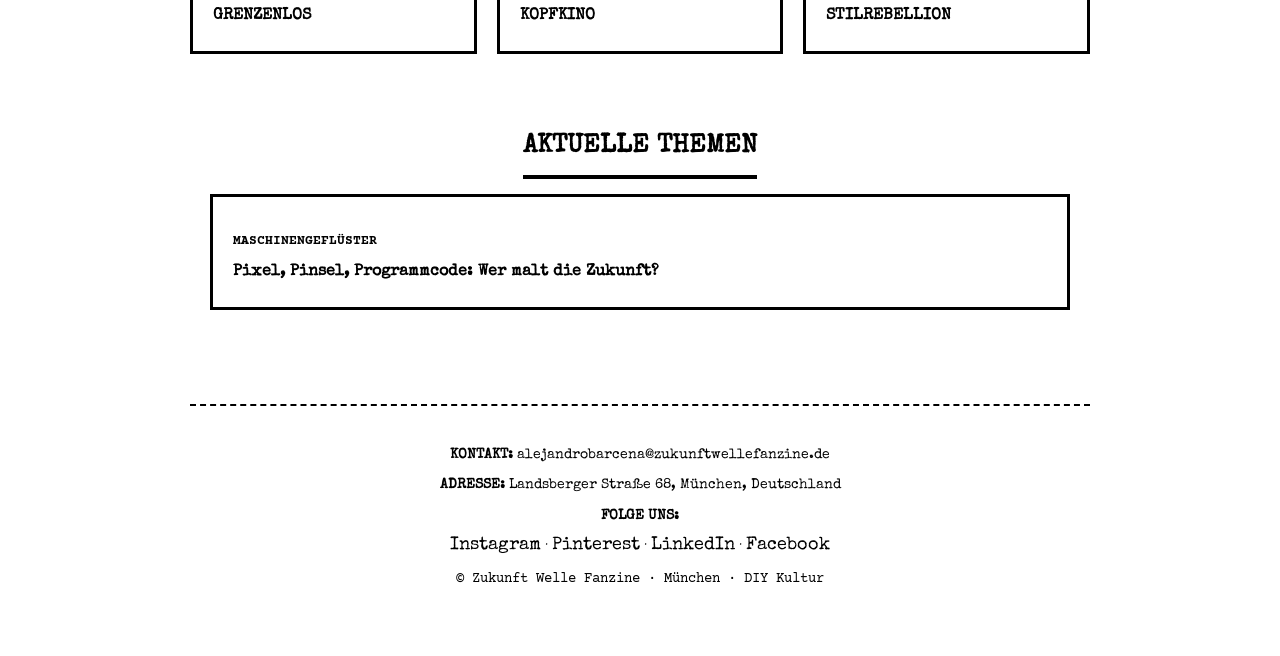
==== commit 9c47b2de: "add changes" ====
--- a/index.html
+++ b/index.html
@@ -15,7 +15,14 @@
   <body>
     <!-- HEADER -->
     <header class="header">
-      <div class="logo">ZUKUNFT WELLE FANZINE </div>
+      <div class="logo">
+        <img
+          src="zwf.png"
+          alt="Zukunft Welle Fanzine Logo"
+          style="max-height: 70px; width: auto;"
+        />
+      </div>
+    
       <nav class="main-nav">
         <a href="index.html" class="active">Startseite</a>
         <a href="kategorien.html">Kategorien</a>
@@ -24,6 +31,7 @@
         <a href="kontakt.html">Kontakt</a>
       </nav>
     </header>
+    
 
     <!-- HERO / Portada -->
     <section class="hero">
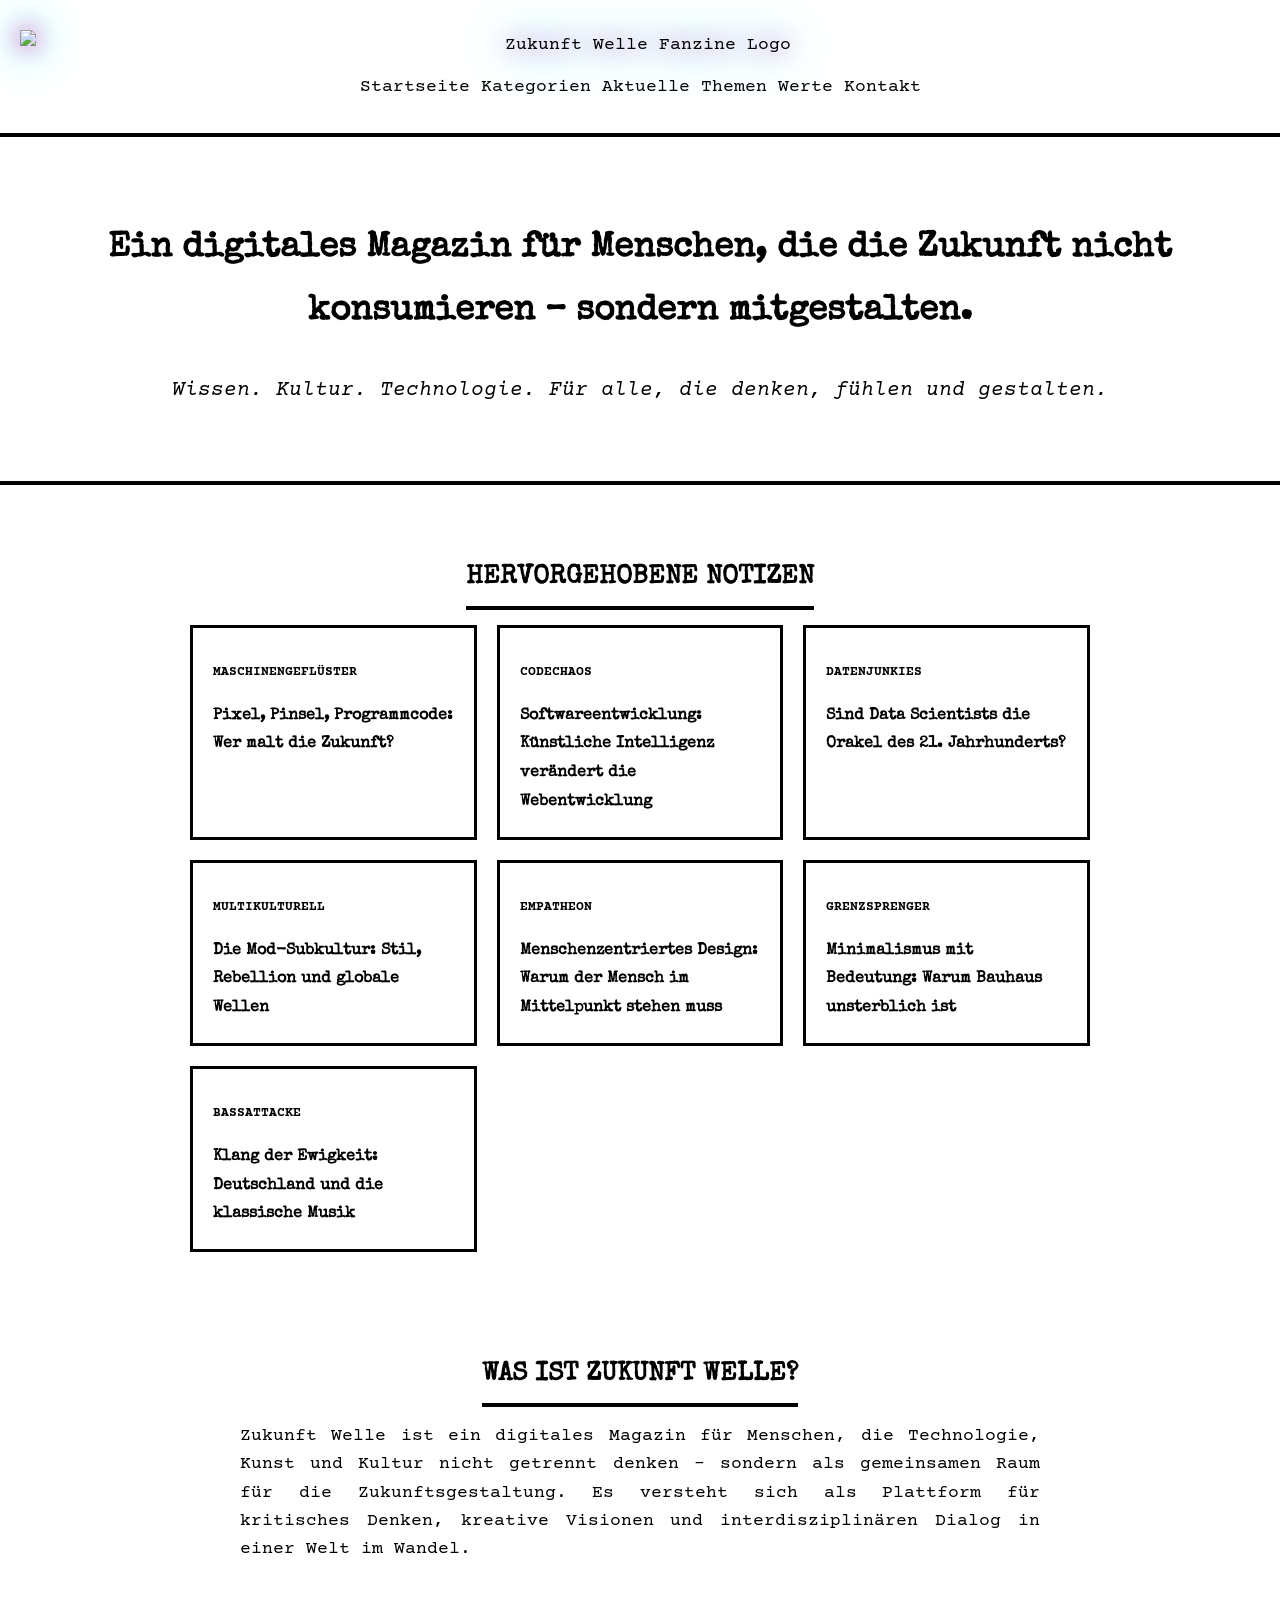
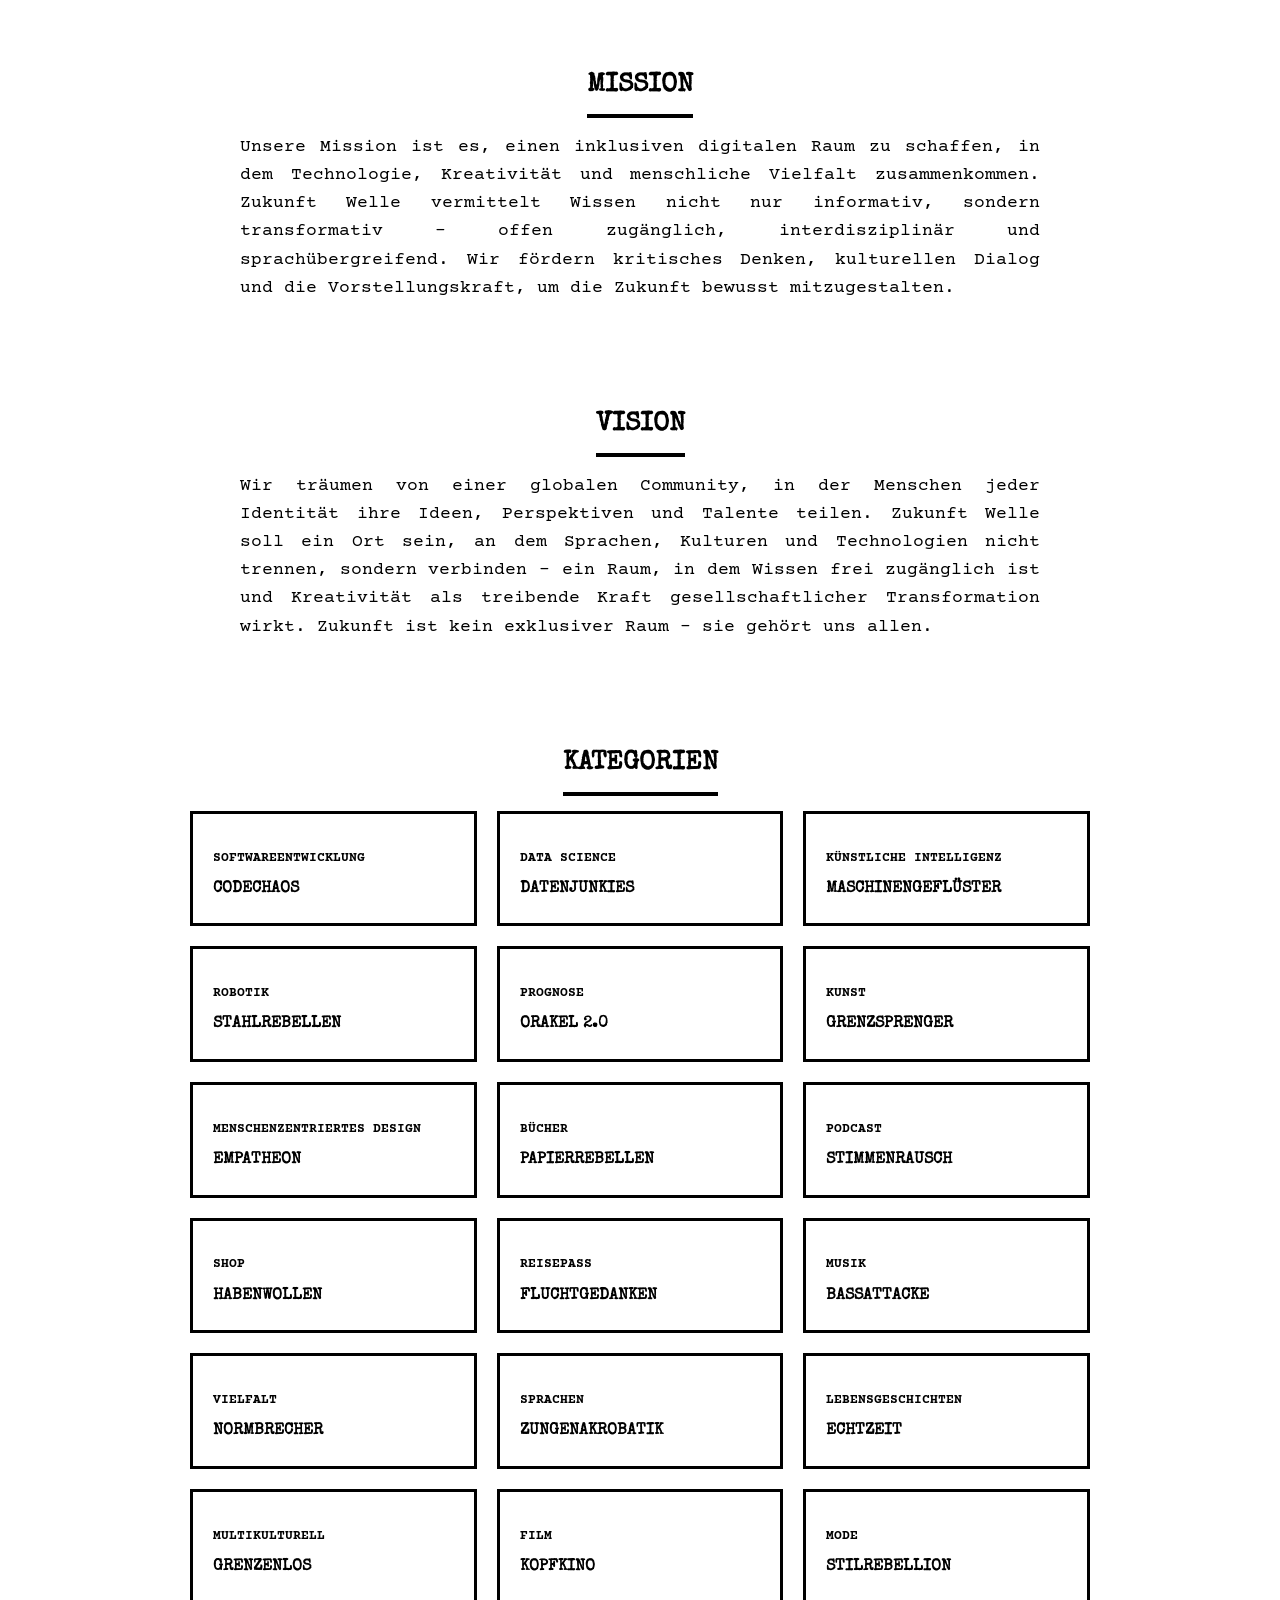
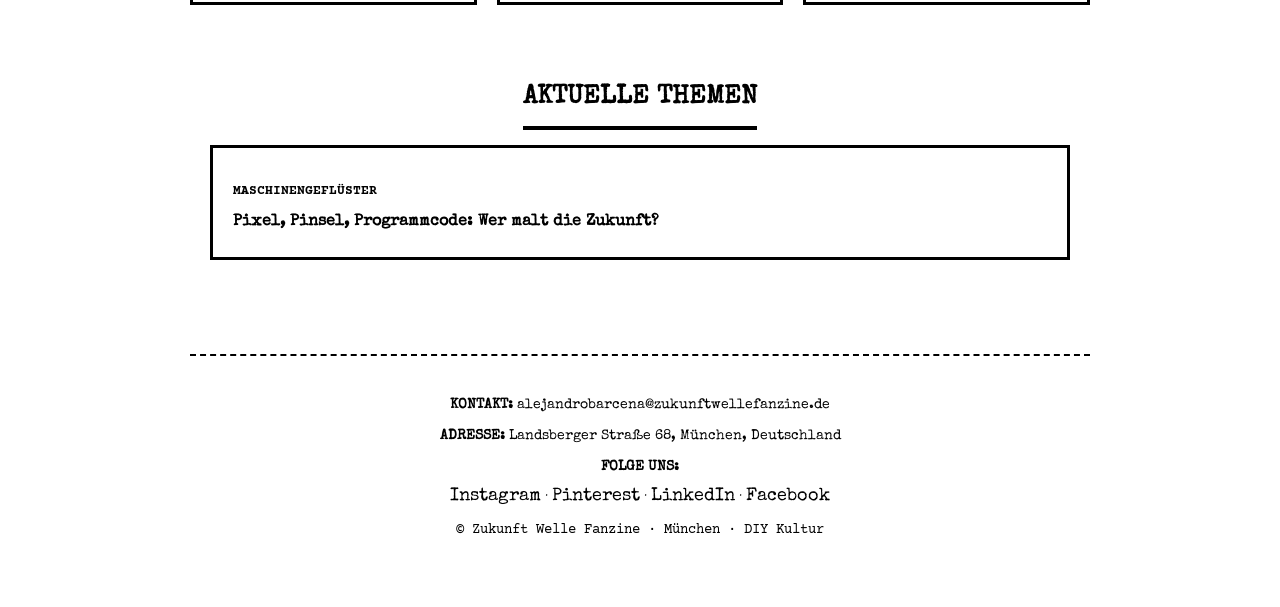
==== commit fa141cfa: "add changes" ====
--- a/index.html
+++ b/index.html
@@ -7,31 +7,31 @@
 
     <!-- Tipografías editoriales -->
     <link
-      href="https://fonts.googleapis.com/css2?family=Special+Elite&family=Courier+Prime:wght@400;700&display=swap"
-      rel="stylesheet"
-    />
+    <link
+    href="https://fonts.googleapis.com/css2?family=Special+Elite&family=Courier+Prime:wght@400;700&display=swap"
+    rel="stylesheet"
+  />  
     <link rel="stylesheet" href="css/styles.css" />
   </head>
   <body>
     <!-- HEADER -->
     <header class="header">
-      <div class="logo">
-        <img
-          src="zwf.png"
-          alt="Zukunft Welle Fanzine Logo"
-          style="max-height: 70px; width: auto;"
-        />
-      </div>
-    
-      <nav class="main-nav">
-        <a href="index.html" class="active">Startseite</a>
-        <a href="kategorien.html">Kategorien</a>
-        <a href="aktuelle-themen.html">Aktuelle Themen</a>
-        <a href="werte.html">Werte</a>
-        <a href="kontakt.html">Kontakt</a>
-      </nav>
-    </header>
-    
+  <div class="logo">
+    <img
+      src="zwf.png"
+      alt="Zukunft Welle Fanzine Logo"
+      style="max-height: 70px; width: auto;"
+    />
+  </div>
+
+  <nav class="main-nav">
+    <a href="index.html" class="active">Startseite</a>
+    <a href="kategorien.html">Kategorien</a>
+    <a href="aktuelle-themen.html">Aktuelle Themen</a>
+    <a href="werte.html">Werte</a>
+    <a href="kontakt.html">Kontakt</a>
+  </nav>
+</header>
 
     <!-- HERO / Portada -->
     <section class="hero">
--- a/css/styles.css
+++ b/css/styles.css
@@ -23,35 +23,65 @@
   text-decoration: underline;
 }
 
-/* ---- HEADER ---- */
-.header {
-  border-bottom: 4px solid black;
-  padding: 20px;
-  text-align: center;
-}
-
-.logo {
-  font-family: "Special Elite", cursive;
-  font-size: 2.5rem; /* Aumento del tamaño del logo */
-  font-weight: bold;
-  letter-spacing: 3px; /* Mayor separación de letras */
-}
-
-/* ---- NAV ---- */
-.main-nav {
+/* ==== HEADER ACID-NEÓN ==== */
+header {
+  border-bottom: 4px solid #000;
+  padding: 30px 20px;
+  text-align: center;
+  background: #fff;
+  position: relative;
+}
+
+/* ==== LOGO VISUAL ==== */
+.logo img {
+  max-height: 140px;
+  width: auto;
+  display: block;
+  margin: 0 auto 10px auto;
+  filter: drop-shadow(0 0 12px #f319ac) drop-shadow(0 0 20px #00f7ff);
+  transition: transform 0.4s ease, filter 0.4s ease;
+}
+
+.logo img:hover {
+  transform: scale(1.05);
+  filter: drop-shadow(0 0 20px #f319ac) drop-shadow(0 0 30px #00f7ff);
+}
+
+/* ==== TEXTO OPCIONAL DE LOGO (si se usa junto a imagen) ==== */
+.logo-text {
+  font-family: "Special Elite", cursive;
+  font-size: 2.2rem;
+  font-weight: bold;
+  letter-spacing: 3px;
+  color: #000;
+  text-shadow: 0 0 3px #f319ac, 0 0 6px #00f7ff;
   margin-top: 10px;
 }
-.main-nav a {
-  margin: 0 12px;
-  text-decoration: none;
+
+/* ==== LOGO VISUAL ==== */
+.logo img {
+  max-height: 140px;
+  width: auto;
+  display: block;
+  margin: 0 auto 10px auto;
+  filter: drop-shadow(0 0 12px #f319ac) drop-shadow(0 0 20px #00f7ff);
+  transition: transform 0.4s ease, filter 0.4s ease;
+}
+
+.logo img:hover {
+  transform: scale(1.05);
+  filter: drop-shadow(0 0 20px #f319ac) drop-shadow(0 0 30px #00f7ff);
+}
+
+/* ==== TEXTO OPCIONAL DE LOGO (si se usa junto a imagen) ==== */
+.logo-text {
+  font-family: "Special Elite", cursive;
+  font-size: 2.2rem;
+  font-weight: bold;
+  letter-spacing: 3px;
   color: #000;
-  font-weight: bold;
-  text-transform: uppercase;
-  font-size: 1.2rem; /* Aumento del tamaño de los enlaces en el navbar */
-}
-.main-nav a:hover,
-.main-nav a.active {
-  text-decoration: underline;
+  text-shadow: 0 0 3px #f319ac, 0 0 6px #00f7ff;
+  margin-top: 10px;
 }
 
 /* ---- HERO ---- */
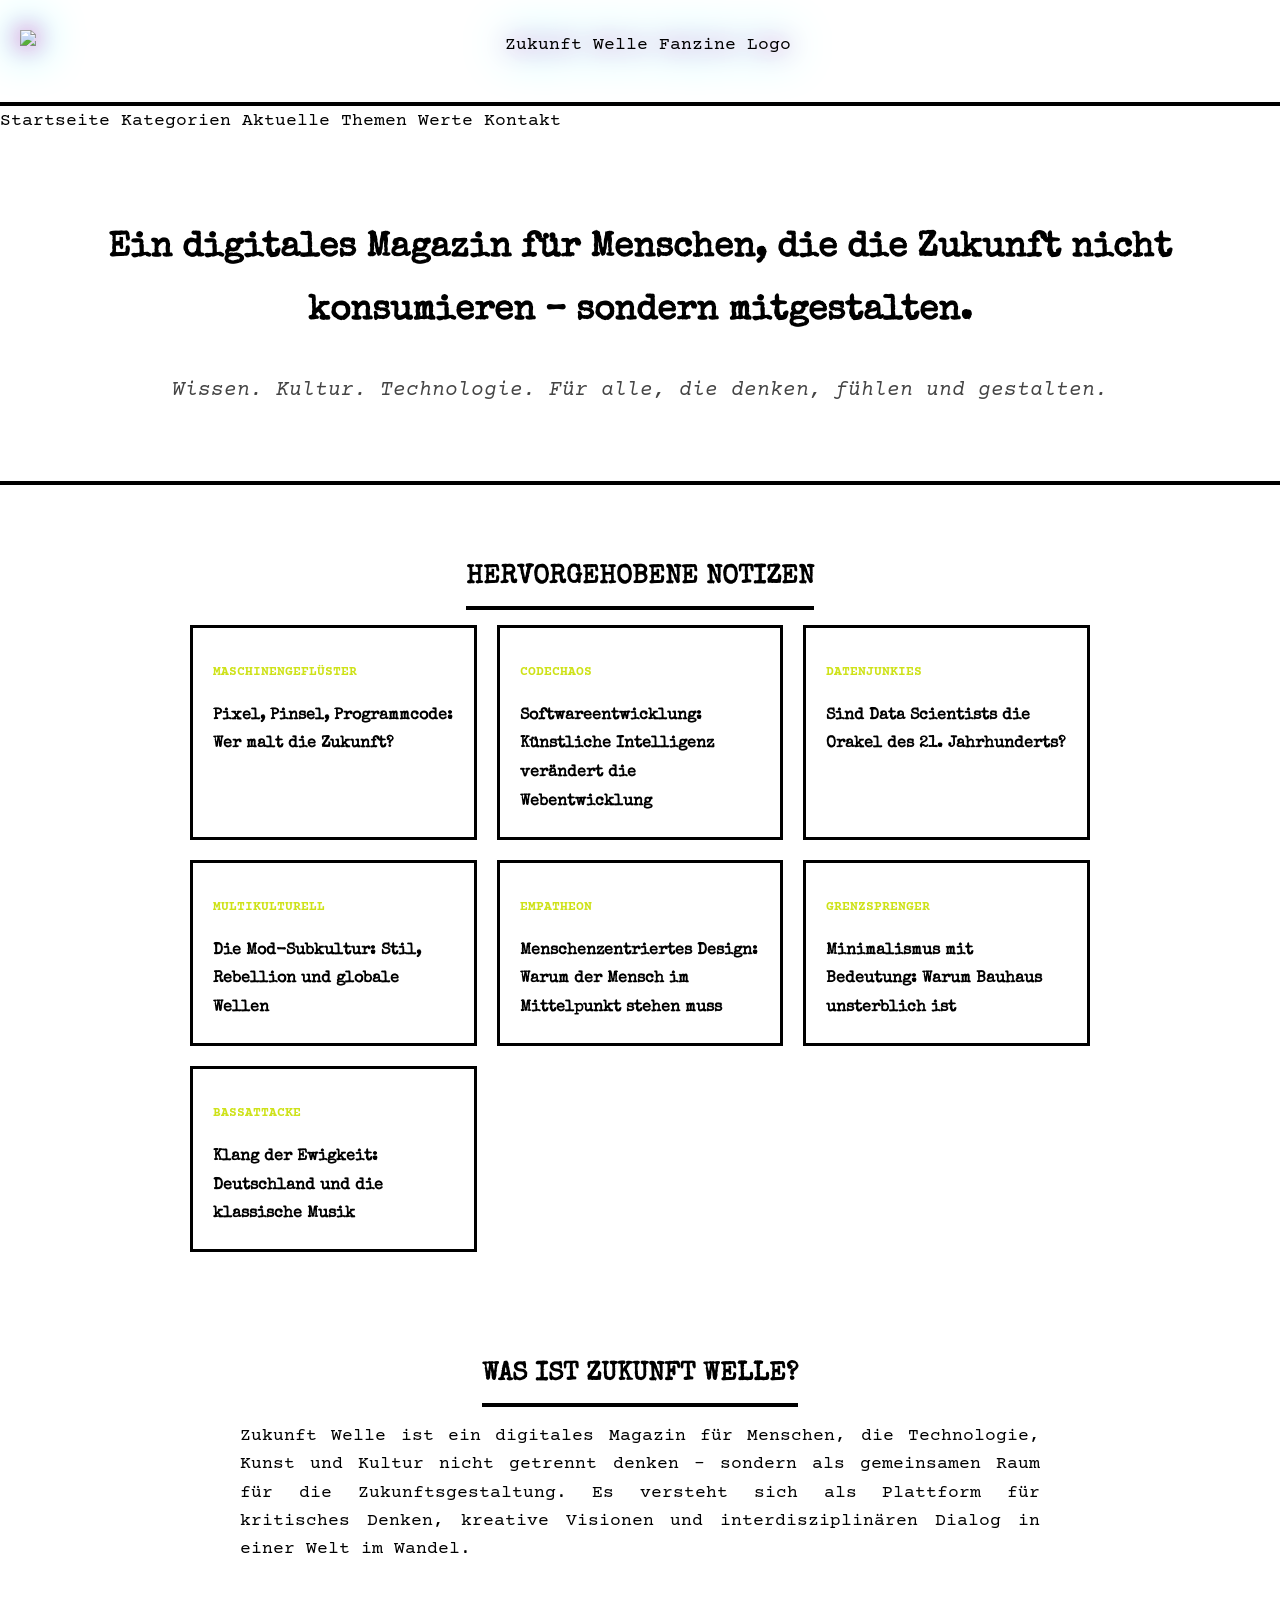
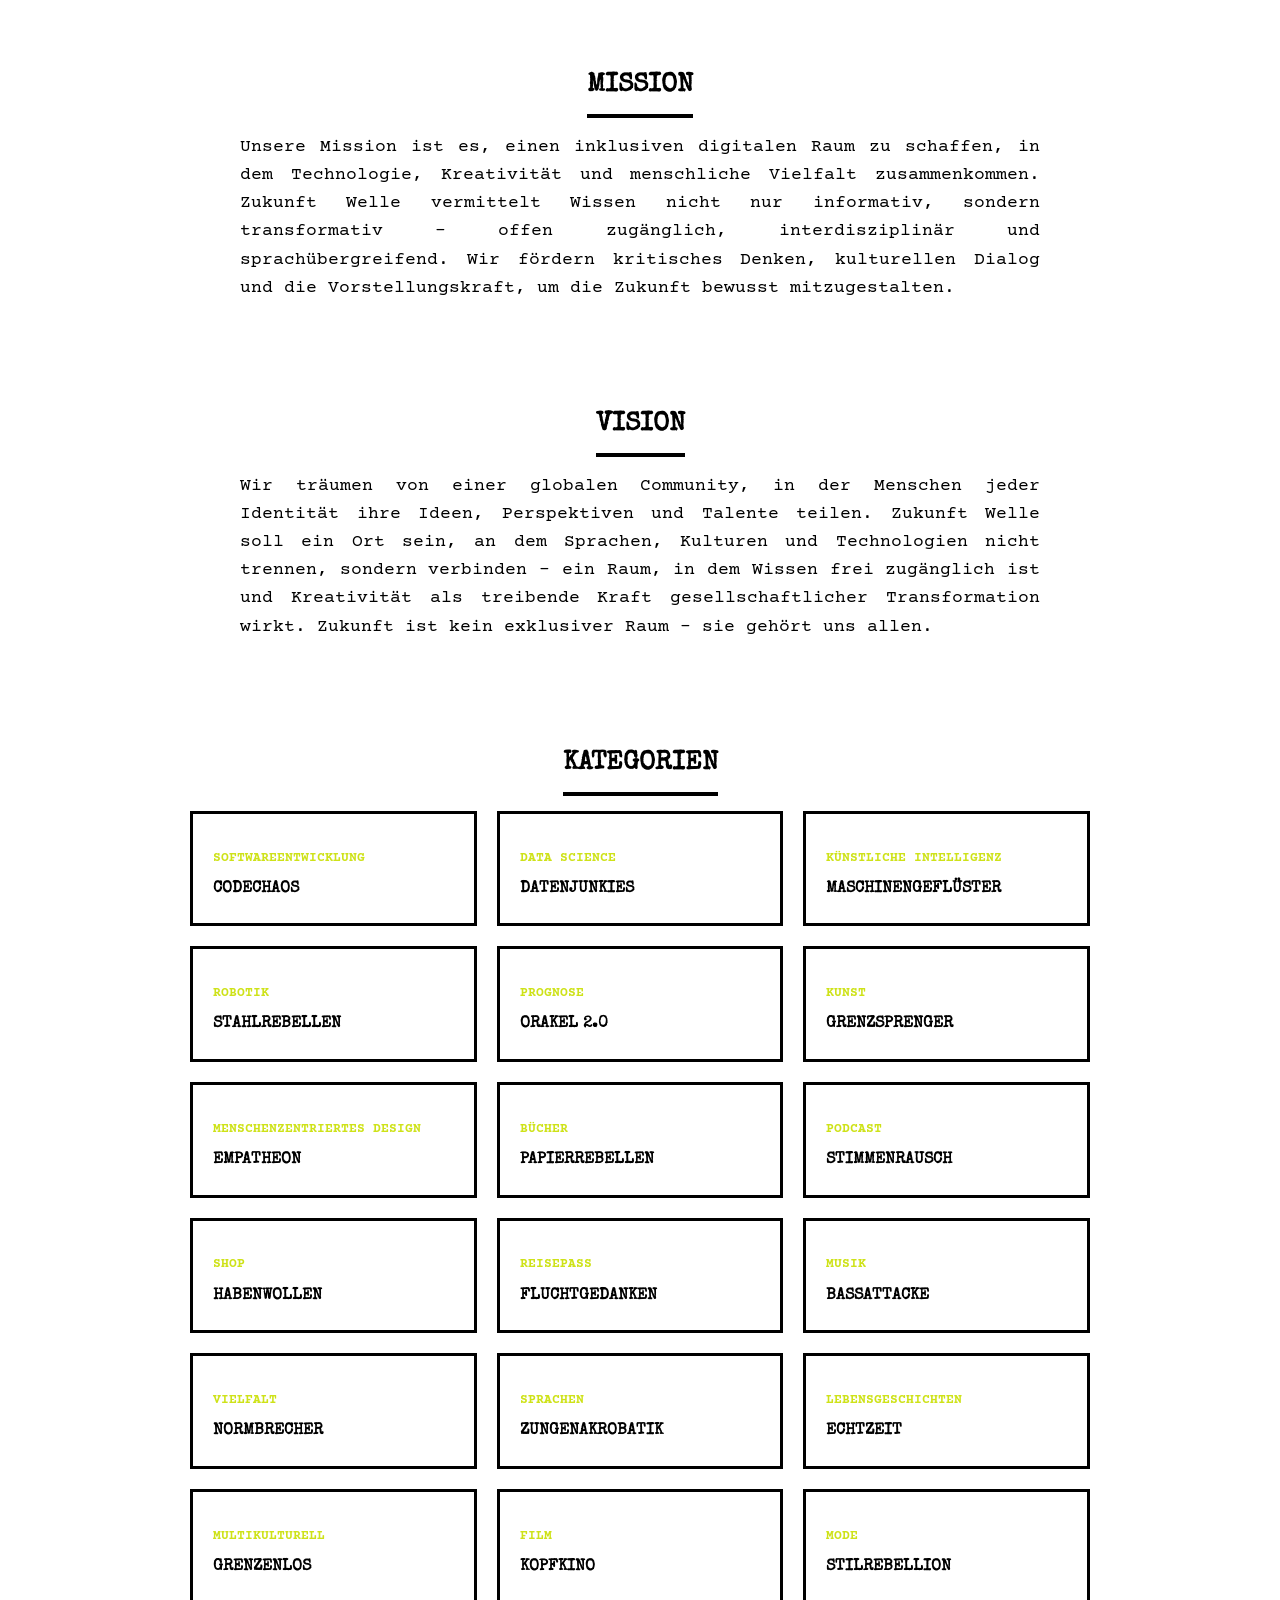
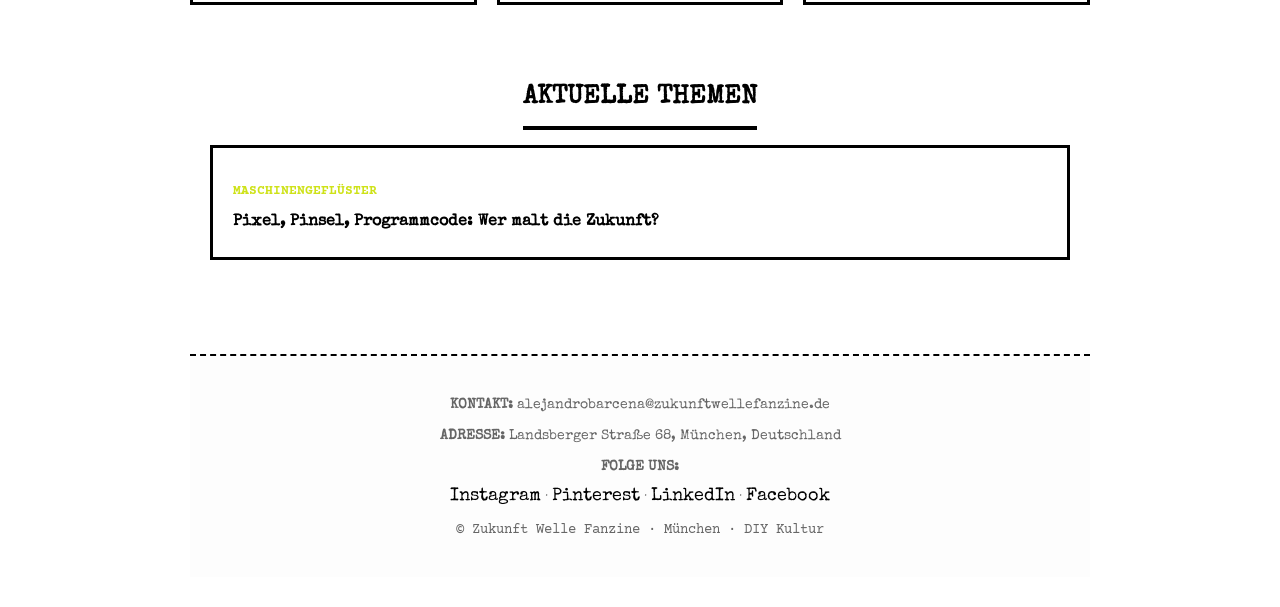
==== commit d478f121: "add changes" ====
--- a/index.html
+++ b/index.html
@@ -14,25 +14,27 @@
     <link rel="stylesheet" href="css/styles.css" />
   </head>
   <body>
-    <!-- HEADER -->
-    <header class="header">
+   <header>
   <div class="logo">
     <img
-      src="zwf.png"
+      src="https://raw.githubusercontent.com/alejandrabarcena/zukunftwellefanzine/refs/heads/main/public/images/zwf.png"
       alt="Zukunft Welle Fanzine Logo"
-      style="max-height: 70px; width: auto;"
+      class="main-logo"
     />
   </div>
-
-  <nav class="main-nav">
-    <a href="index.html" class="active">Startseite</a>
-    <a href="kategorien.html">Kategorien</a>
-    <a href="aktuelle-themen.html">Aktuelle Themen</a>
-    <a href="werte.html">Werte</a>
-    <a href="kontakt.html">Kontakt</a>
-  </nav>
 </header>
 
+    
+      <nav class="main-nav">
+        <a href="index.html" class="active">Startseite</a>
+        <a href="kategorien.html">Kategorien</a>
+        <a href="aktuelle-themen.html">Aktuelle Themen</a>
+        <a href="werte.html">Werte</a>
+        <a href="kontakt.html">Kontakt</a>
+      </nav>
+    </header>
+    
+    
     <!-- HERO / Portada -->
     <section class="hero">
       <h1 class="hero-title typewriter-title">
--- a/css/styles.css
+++ b/css/styles.css
@@ -1,6 +1,15 @@
 /* =========================== 
    ZUKUNFT WELLE – STYLE BASE
    =========================== */
+
+/* ---- COLORES BASE ---- */
+:root {
+  --main-bg: #fff;
+  --main-fg: #000;
+  --highlight: #cee218;
+  --accent: #f319ac;
+  --shadow: rgba(0, 0, 0, 0.1);
+}
 
 /* ---- TIPOGRAFÍA GLOBAL ---- */
 body {
@@ -20,6 +29,7 @@
   font-size: 1.1rem; /* Aumento del tamaño de los enlaces */
 }
 a:hover {
+  color: var(--highlight);
   text-decoration: underline;
 }
 
@@ -95,6 +105,7 @@
   font-size: 2.2rem; /* Aumento de tamaño para mayor impacto */
   font-weight: bold;
   font-family: "Special Elite", cursive;
+  color: var(--main-fg);
 }
 
 .hero-subtitle {
@@ -102,6 +113,7 @@
   font-style: italic;
   margin-top: 5px;
   font-family: "Courier Prime", monospace;
+  color: #444;
 }
 
 /* ---- TITULOS DE SECCIÓN ---- */
@@ -153,6 +165,7 @@
   margin-bottom: 5px;
   font-family: "Courier Prime", monospace;
   font-weight: bold;
+  color: var(--highlight);
 }
 
 .card-title {
@@ -196,6 +209,7 @@
   letter-spacing: 1px;
 }
 
+/* ---- PÁRRAFOS ---- */
 .article-content p,
 .featured p {
   font-family: "Courier Prime", monospace;
@@ -209,12 +223,15 @@
   border-top: 4px solid black; /* Mismo grosor de línea */
   padding: 30px 20px;
   font-size: 0.9rem;
+  background: #fdfdfd;
+  color: #666;
 }
 
 .footer p {
   margin: 5px 0;
 }
 
+/* ---- UTILIDADES ---- */
 .typewriter-title {
   font-family: "Special Elite", cursive;
 }
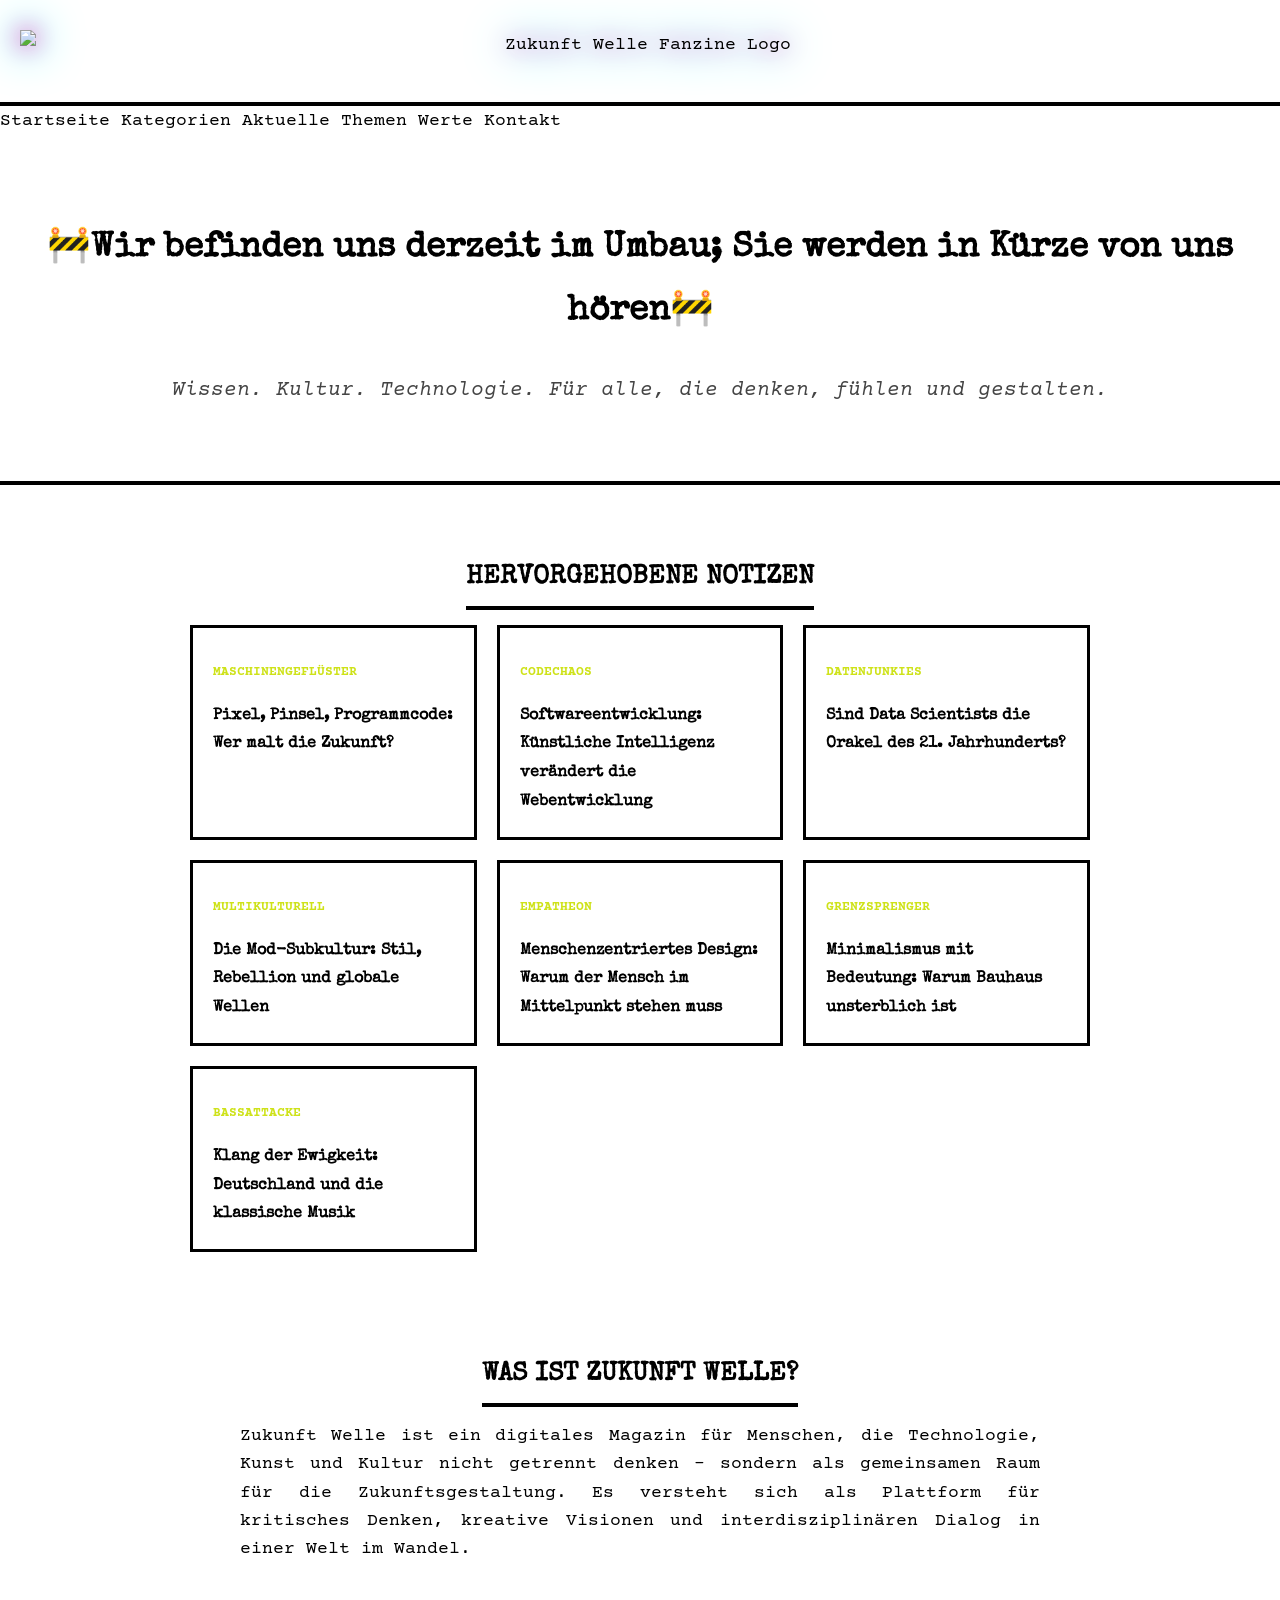
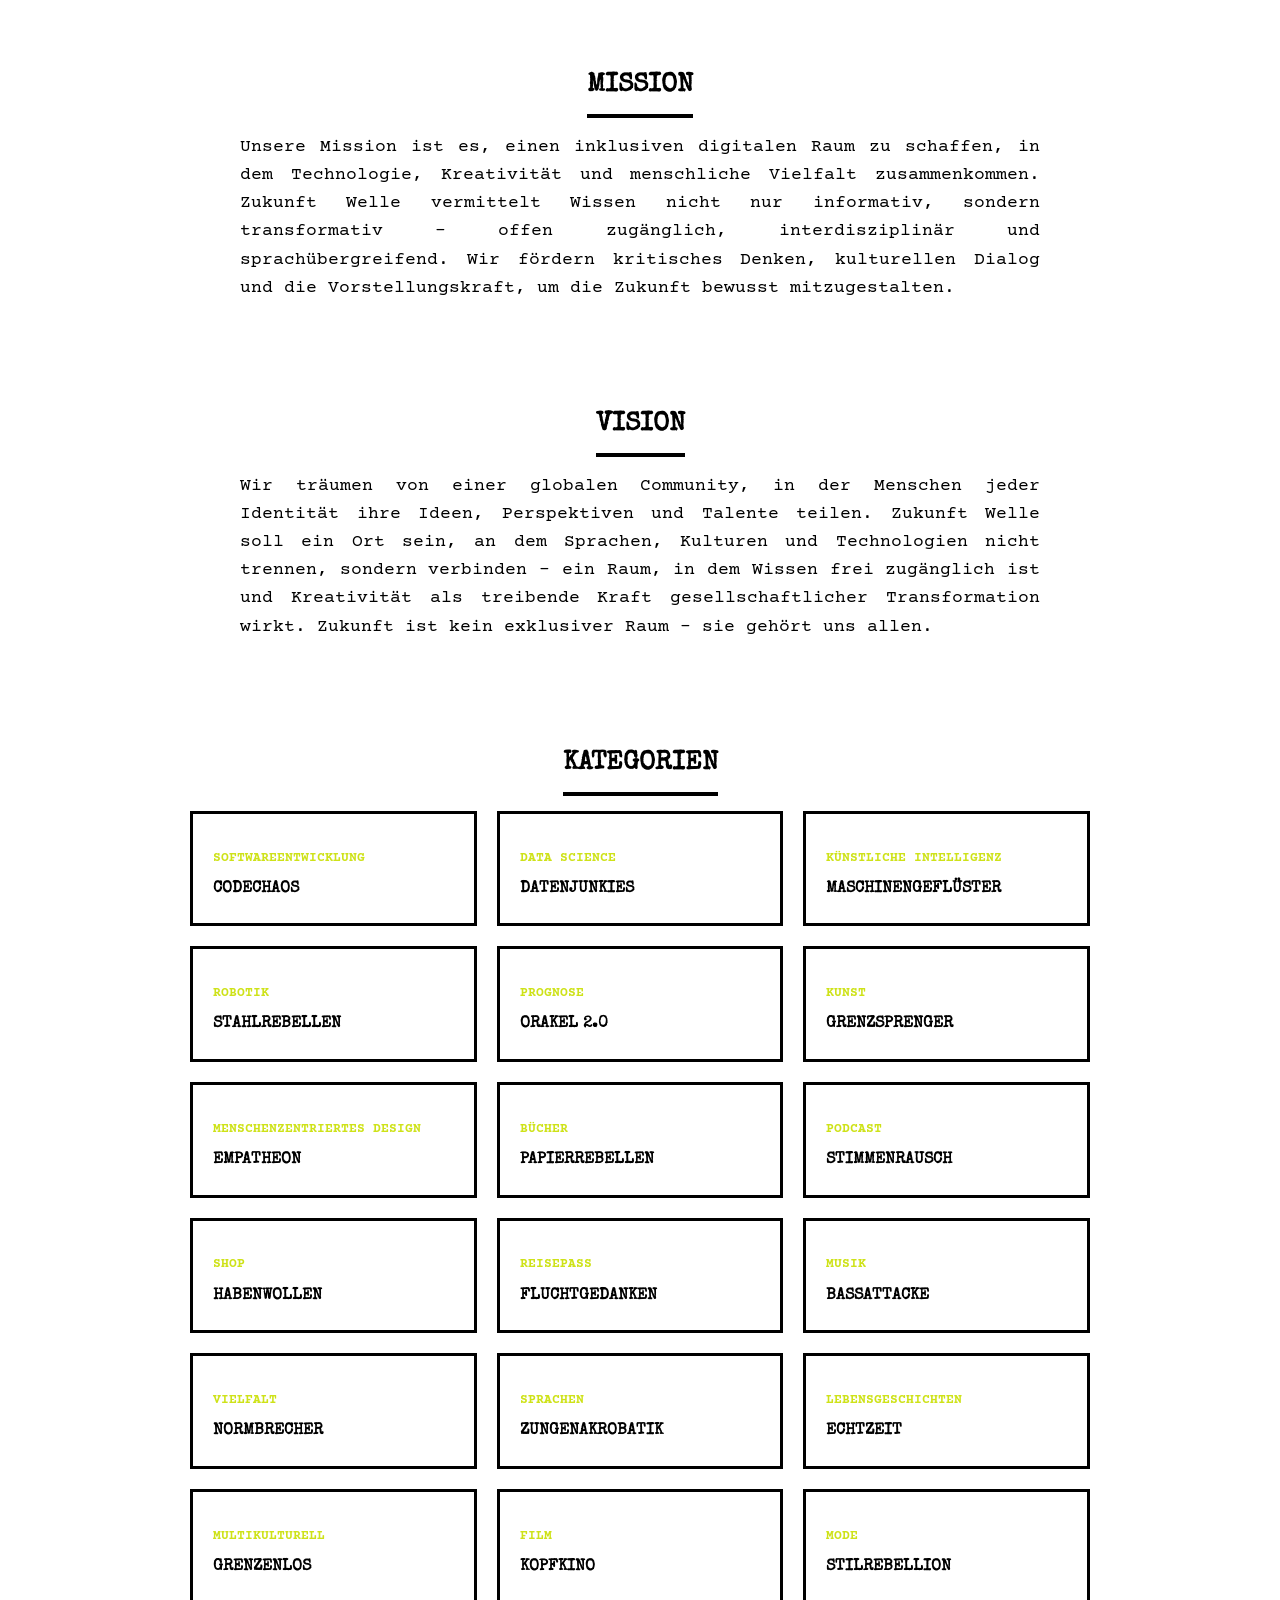
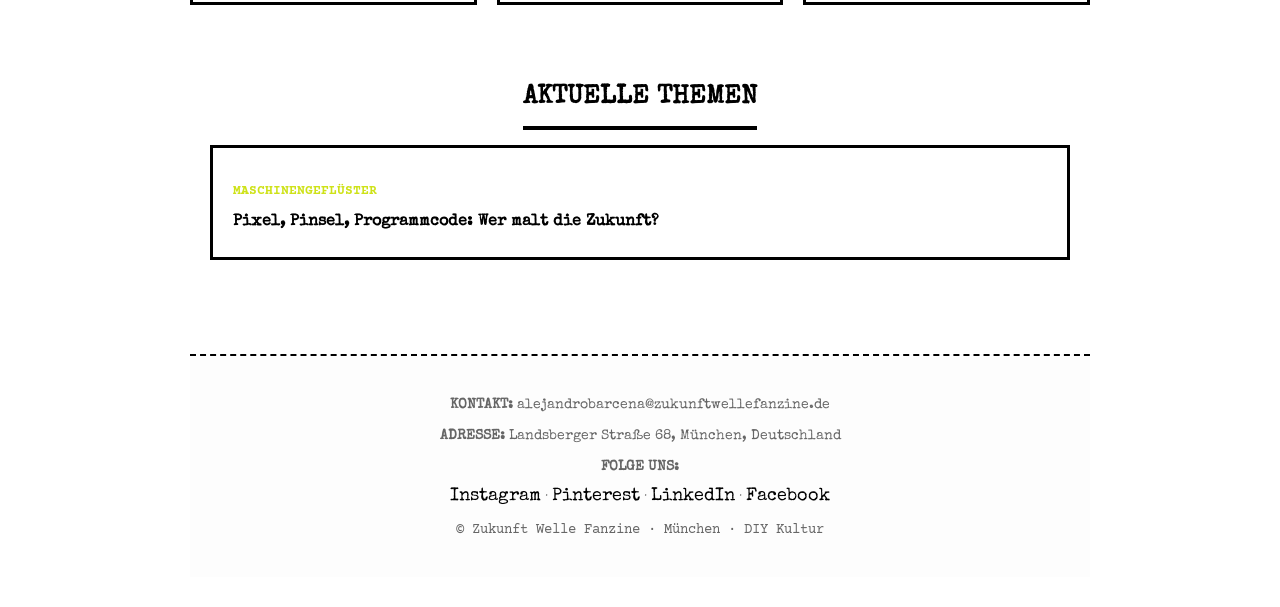
==== commit fe58974f: "add changes" ====
--- a/index.html
+++ b/index.html
@@ -38,8 +38,7 @@
     <!-- HERO / Portada -->
     <section class="hero">
       <h1 class="hero-title typewriter-title">
-        Ein digitales Magazin für Menschen, die die Zukunft nicht konsumieren –
-        sondern mitgestalten.
+        🚧Wir befinden uns derzeit im Umbau; Sie werden in Kürze von uns hören🚧
       </h1>
       <p class="hero-subtitle typewriter-text">
         Wissen. Kultur. Technologie. Für alle, die denken, fühlen und gestalten.
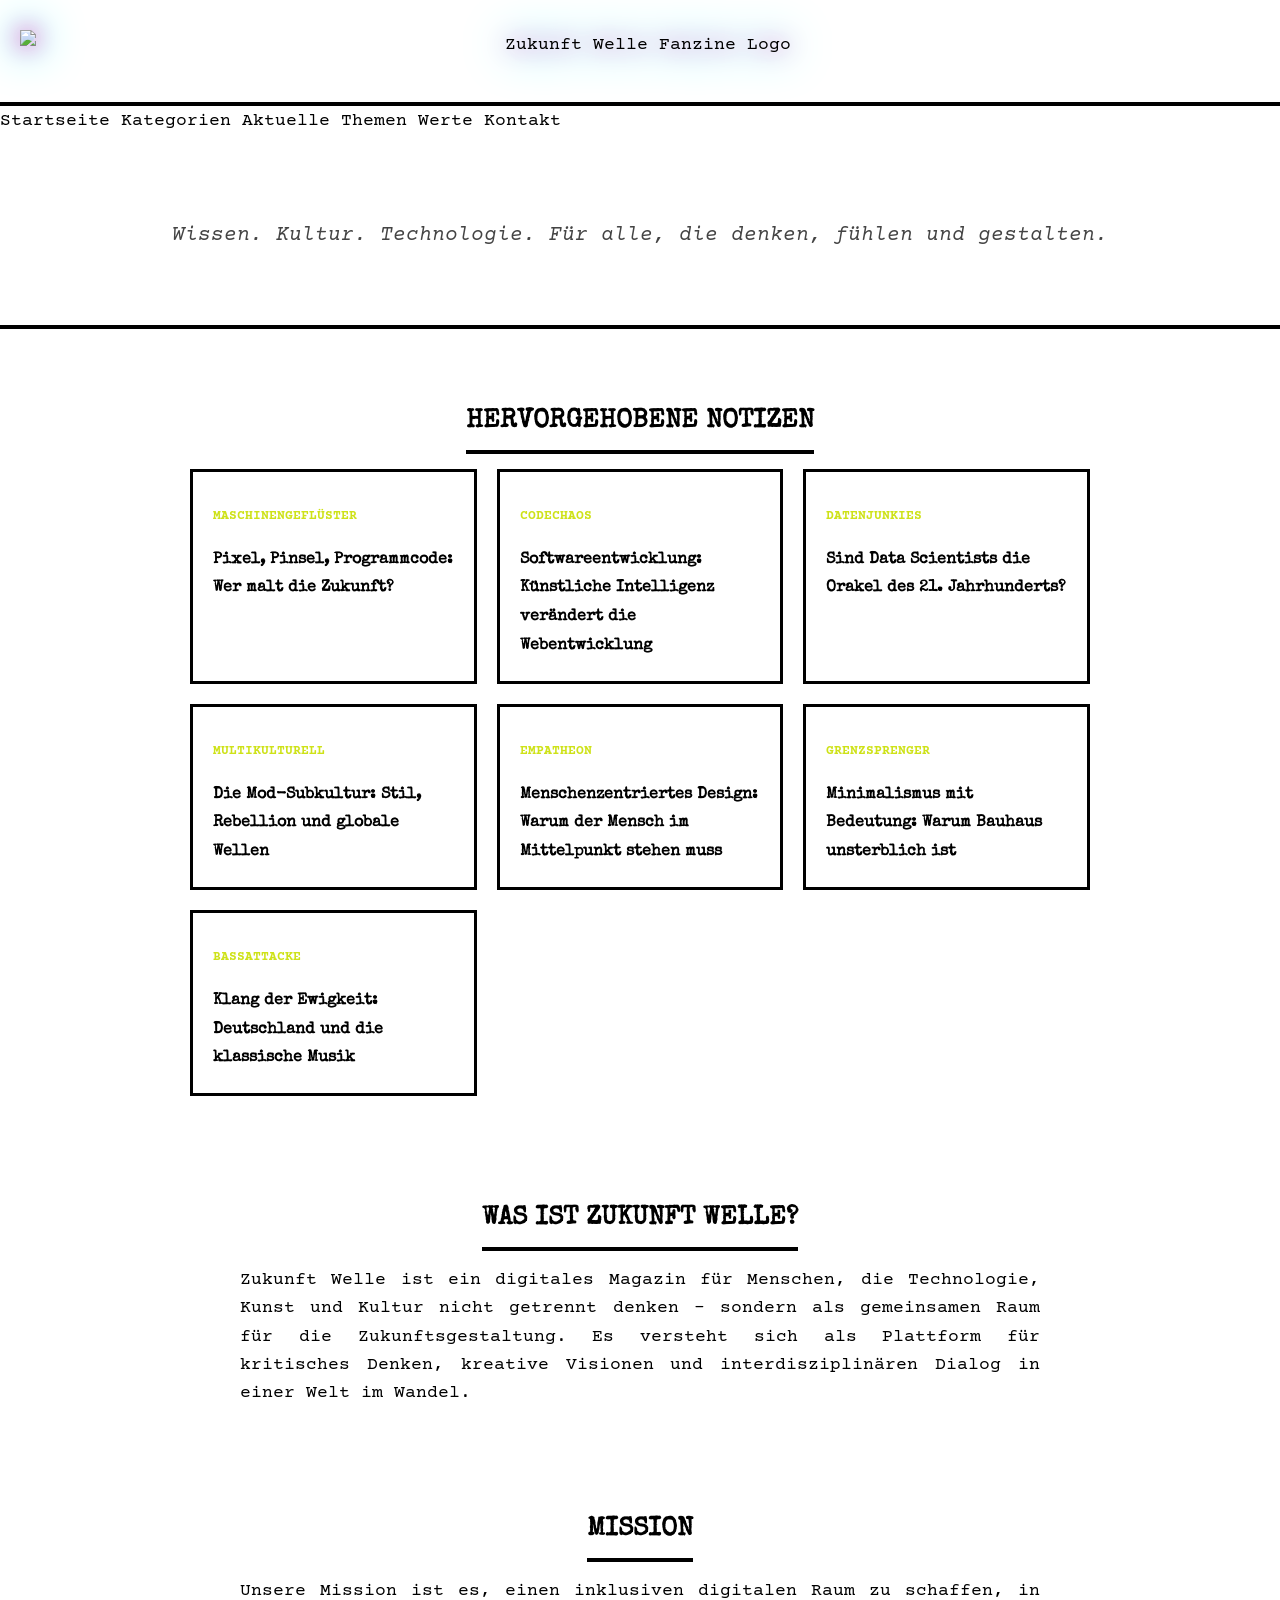
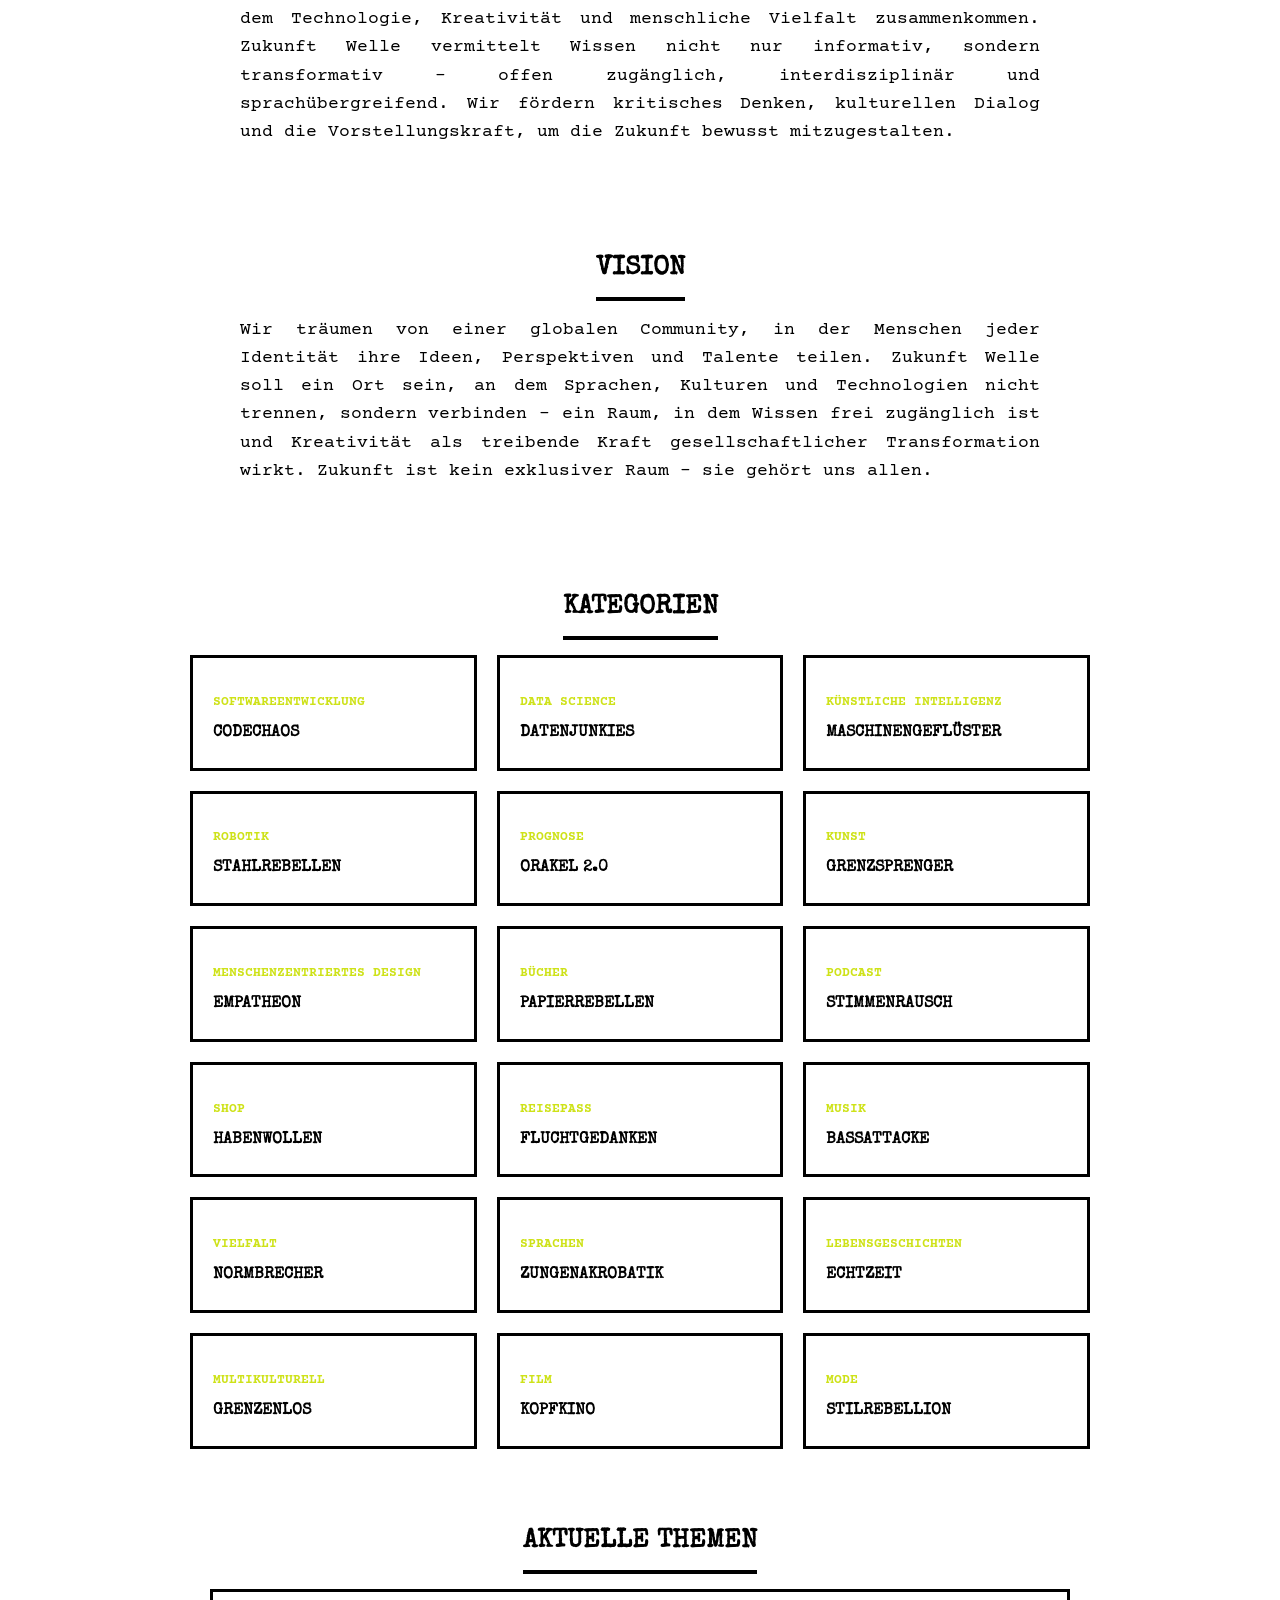
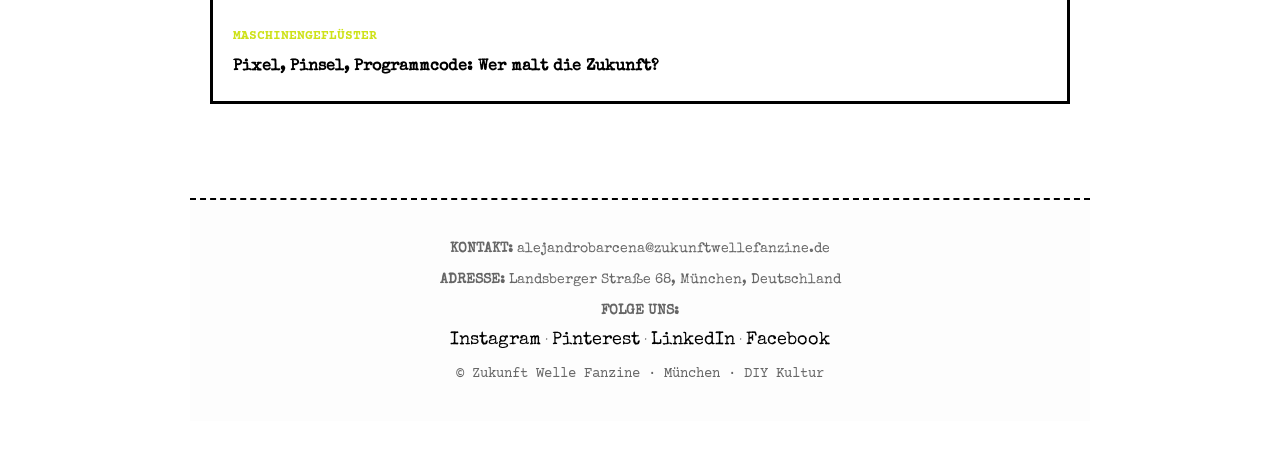
==== commit 57aaf301: "add changes" ====
--- a/index.html
+++ b/index.html
@@ -38,7 +38,6 @@
     <!-- HERO / Portada -->
     <section class="hero">
       <h1 class="hero-title typewriter-title">
-        🚧Wir befinden uns derzeit im Umbau; Sie werden in Kürze von uns hören🚧
       </h1>
       <p class="hero-subtitle typewriter-text">
         Wissen. Kultur. Technologie. Für alle, die denken, fühlen und gestalten.
